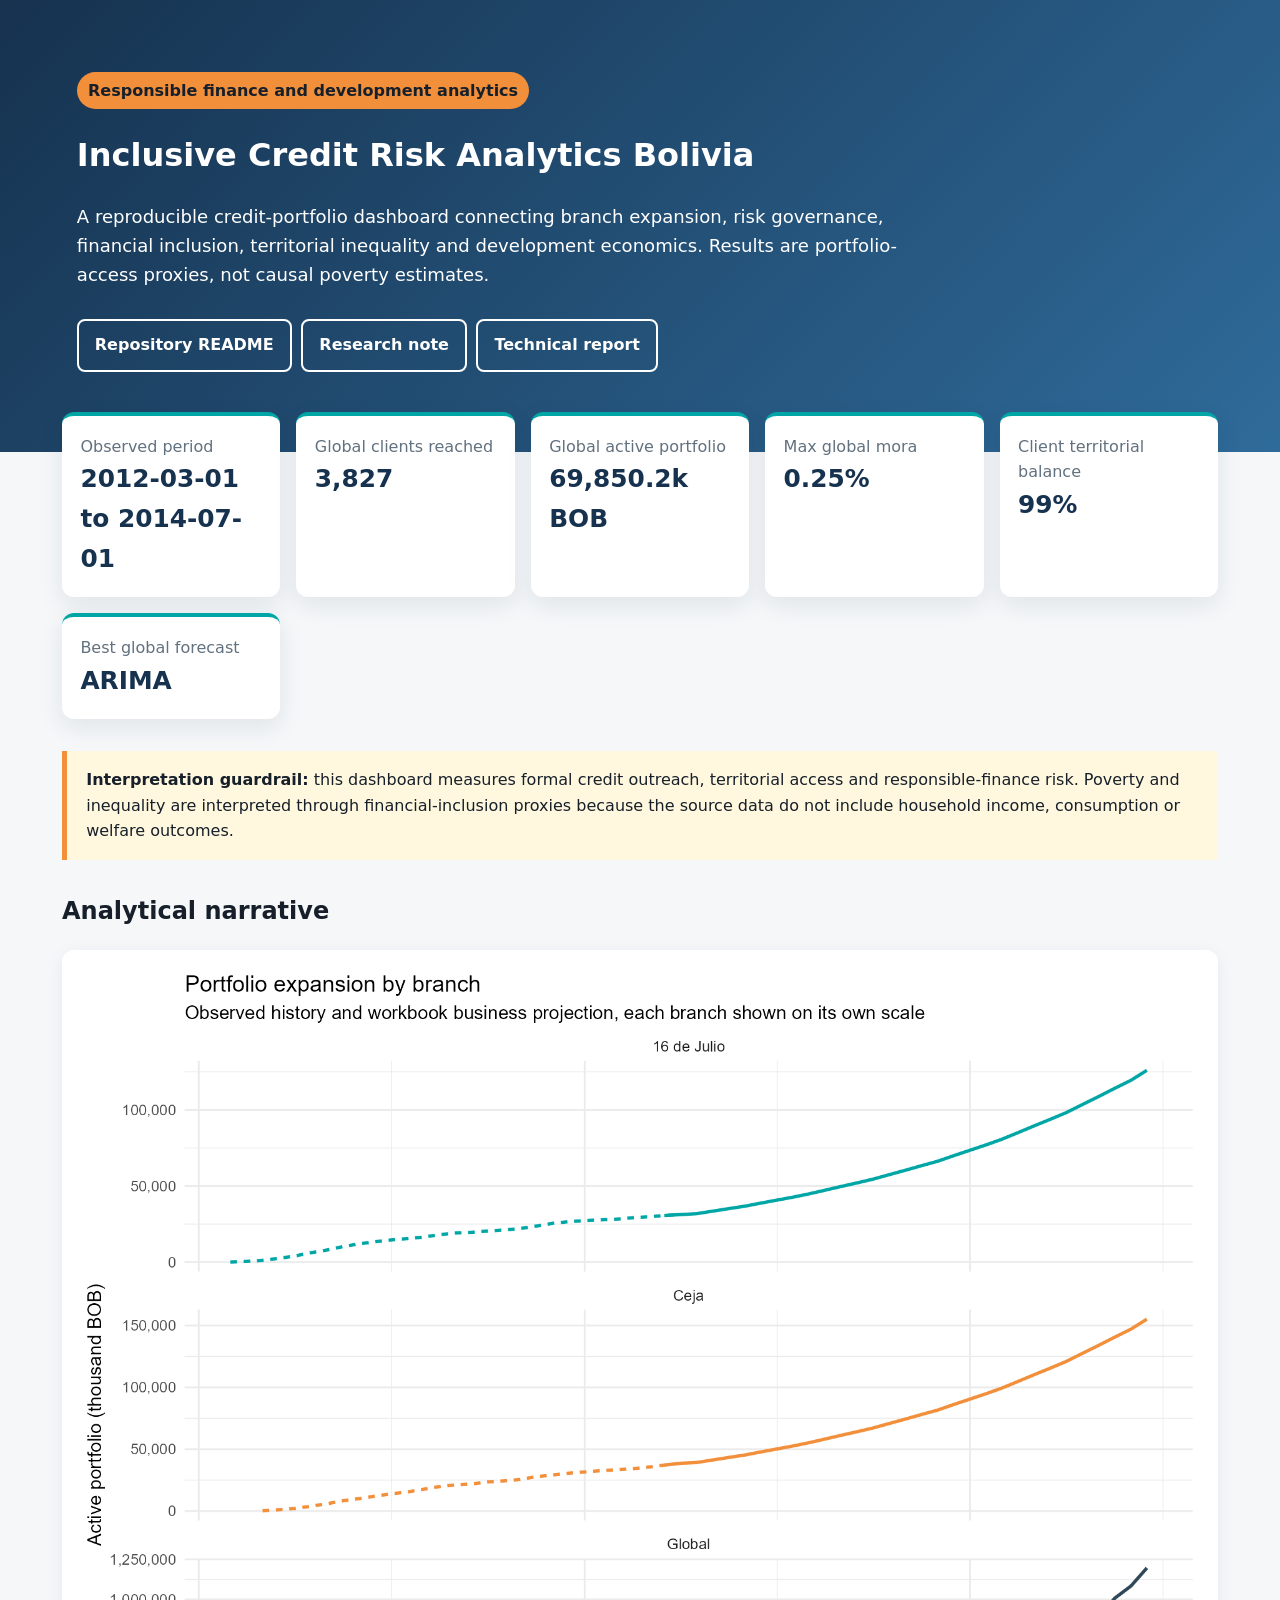
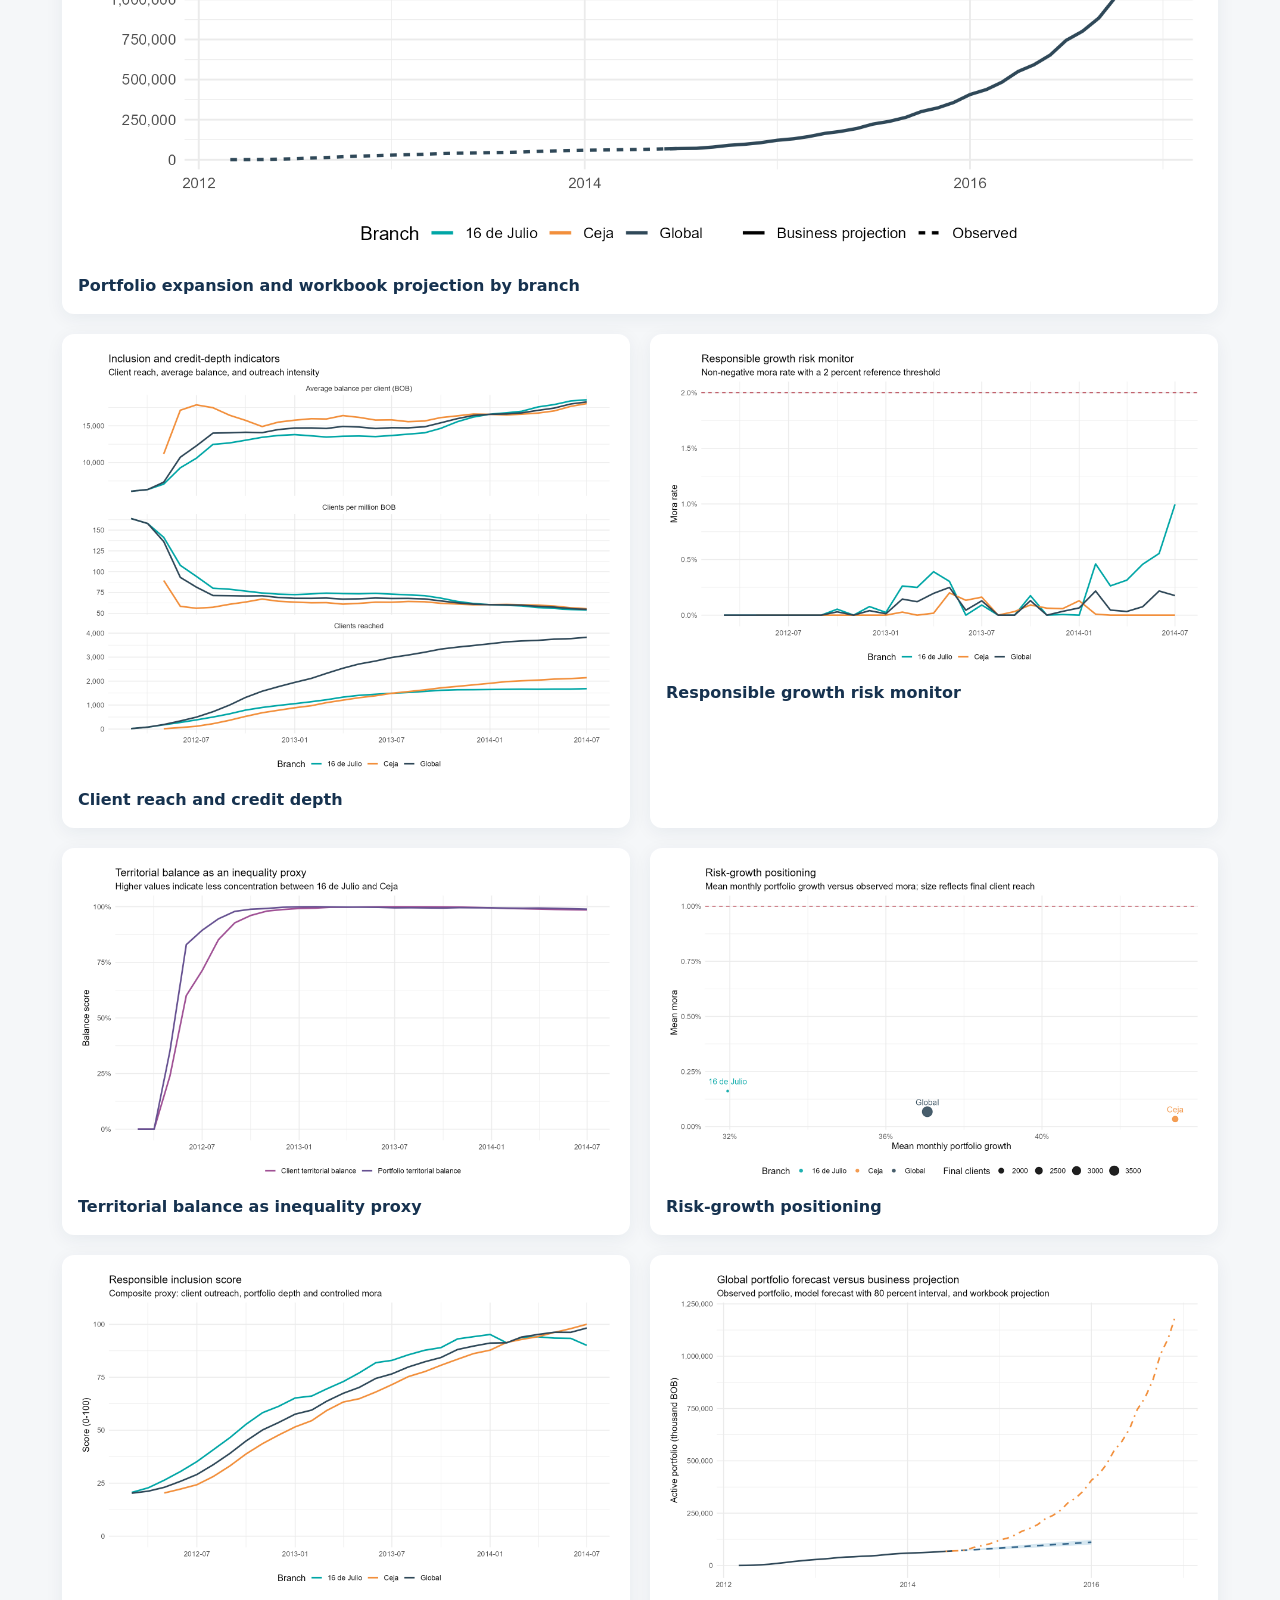
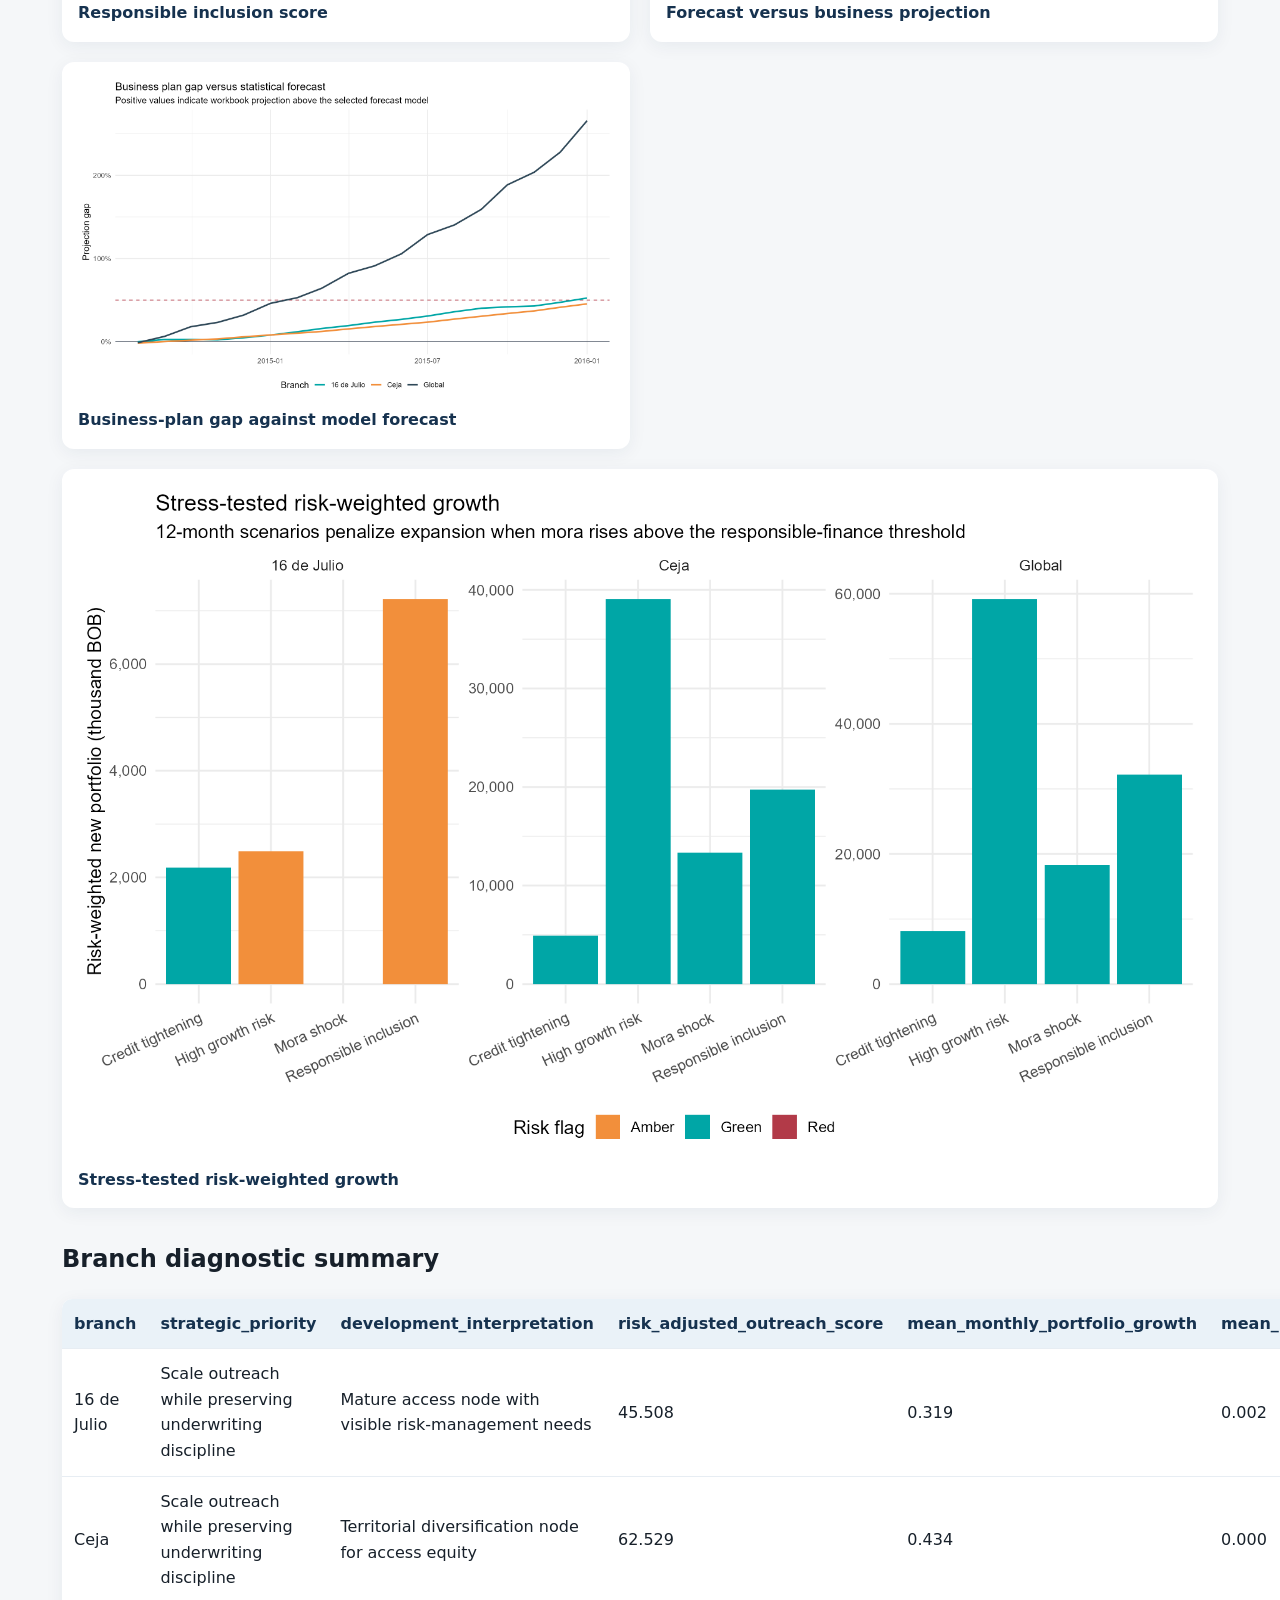
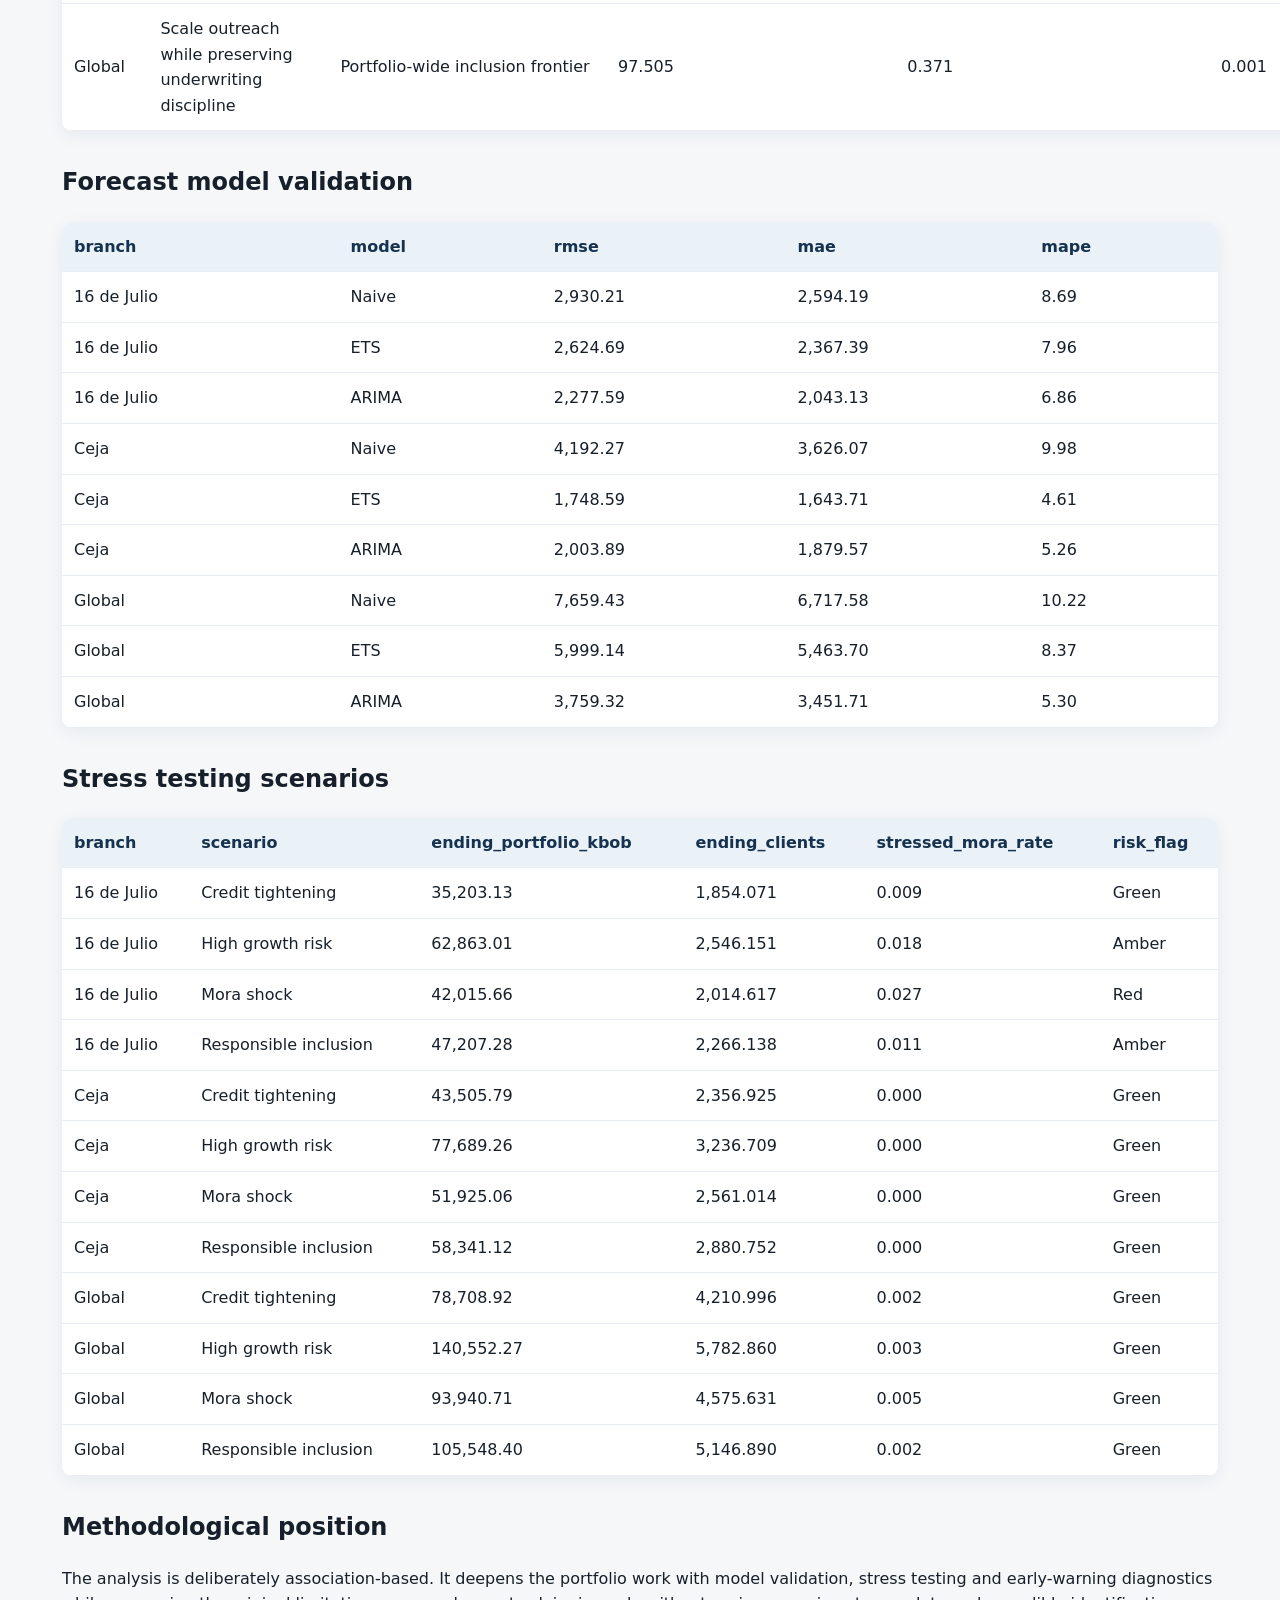
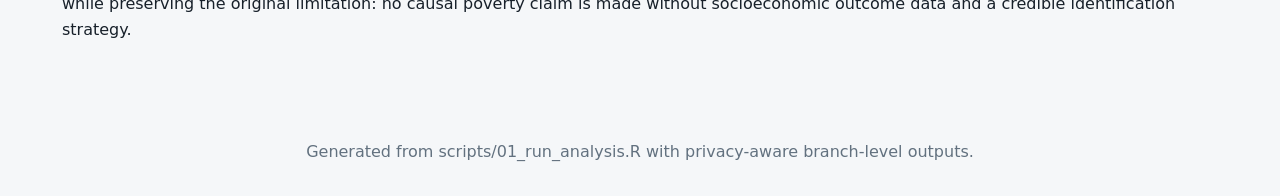
==== docs/index.html @ 5528d762 "add dashboard and deepen development risk analysis" ====
<!doctype html>
<html lang="en"><head><meta charset="utf-8"><meta name="viewport" content="width=device-width,initial-scale=1">
<title>Inclusive Credit Risk Analytics Bolivia</title>
<style>
:root{--navy:#16324f;--teal:#00a6a6;--orange:#f28f3b;--red:#b23a48;--ink:#17202a;--muted:#62717f;--paper:#f5f7f9;--card:#ffffff}
*{box-sizing:border-box} body{margin:0;font:16px/1.6 system-ui,-apple-system,Segoe UI,sans-serif;color:var(--ink);background:var(--paper)}
header{background:linear-gradient(135deg,var(--navy),#2f6b9a);color:white;padding:4.5rem max(6vw,2rem) 5rem}
header p{max-width:850px;font-size:1.13rem}.badge{display:inline-block;background:var(--orange);color:#17202a;padding:.35rem .7rem;border-radius:999px;font-weight:800}
.links a{display:inline-block;margin:.7rem .6rem 0 0;padding:.72rem 1rem;border:2px solid white;border-radius:8px;color:white;text-decoration:none;font-weight:750}
main{max-width:1220px;margin:auto;padding:2rem}.cards{display:grid;grid-template-columns:repeat(auto-fit,minmax(190px,1fr));gap:1rem;margin-top:-4.5rem}
.card{background:var(--card);padding:1.15rem;border-radius:12px;box-shadow:0 8px 24px #16324f18;border-top:4px solid var(--teal)}
.card span{display:block;color:var(--muted)}.card strong{font-size:1.55rem;color:var(--navy)}
.notice{margin:2rem 0;padding:1rem 1.2rem;background:#fff8df;border-left:5px solid var(--orange)}
.grid{display:grid;grid-template-columns:repeat(auto-fit,minmax(420px,1fr));gap:1.25rem}.wide{grid-column:1/-1}
figure{margin:0;background:white;padding:1rem;border-radius:12px;box-shadow:0 4px 18px #16324f10} img{width:100%;height:auto} figcaption{font-weight:800;color:var(--navy)}
section{margin:2rem 0} table{width:100%;border-collapse:collapse;background:white;border-radius:10px;overflow:hidden;box-shadow:0 4px 18px #16324f10}
th,td{text-align:left;padding:.75rem;border-bottom:1px solid #e7edf3}th{background:#eaf2f8;color:var(--navy)}
footer{padding:2rem;text-align:center;color:var(--muted)} @media(max-width:700px){.grid{grid-template-columns:1fr}header{padding-top:3rem}}
</style></head><body>
<header>
<span class="badge">Responsible finance and development analytics</span>
<h1>Inclusive Credit Risk Analytics Bolivia</h1>
<p>A reproducible credit-portfolio dashboard connecting branch expansion, risk governance, financial inclusion, territorial inequality and development economics. Results are portfolio-access proxies, not causal poverty estimates.</p>
<div class="links"><a href="../README.md">Repository README</a><a href="../reports/research-paper.md">Research note</a><a href="../reports/technical-report.md">Technical report</a></div>
</header>
<main>
<section class="cards">
<article class="card"><span>Observed period</span><strong>2012-03-01 to 2014-07-01</strong></article>
<article class="card"><span>Global clients reached</span><strong>3,827</strong></article>
<article class="card"><span>Global active portfolio</span><strong>69,850.2k BOB</strong></article>
<article class="card"><span>Max global mora</span><strong>0.25%</strong></article>
<article class="card"><span>Client territorial balance</span><strong>99%</strong></article>
<article class="card"><span>Best global forecast</span><strong>ARIMA</strong></article>
</section>
<aside class="notice"><strong>Interpretation guardrail:</strong> this dashboard measures formal credit outreach, territorial access and responsible-finance risk. Poverty and inequality are interpreted through financial-inclusion proxies because the source data do not include household income, consumption or welfare outcomes.</aside>
<section><h2>Analytical narrative</h2><div class="grid">
<figure class="wide"><img src="figures/portfolio_expansion.png" alt="Portfolio expansion"><figcaption>Portfolio expansion and workbook projection by branch</figcaption></figure>
<figure><img src="figures/inclusion_credit_depth.png" alt="Inclusion and credit depth"><figcaption>Client reach and credit depth</figcaption></figure>
<figure><img src="figures/mora_risk_monitor.png" alt="Mora risk monitor"><figcaption>Responsible growth risk monitor</figcaption></figure>
<figure><img src="figures/territorial_balance.png" alt="Territorial balance"><figcaption>Territorial balance as inequality proxy</figcaption></figure>
<figure><img src="figures/risk_growth_positioning.png" alt="Risk growth positioning"><figcaption>Risk-growth positioning</figcaption></figure>
<figure><img src="figures/responsible_inclusion_score.png" alt="Responsible inclusion score"><figcaption>Responsible inclusion score</figcaption></figure>
<figure><img src="figures/global_forecast_vs_projection.png" alt="Forecast versus projection"><figcaption>Forecast versus business projection</figcaption></figure>
<figure><img src="figures/forecast_plan_gap.png" alt="Forecast plan gap"><figcaption>Business-plan gap against model forecast</figcaption></figure>
<figure class="wide"><img src="figures/stress_test_scenarios.png" alt="Stress test scenarios"><figcaption>Stress-tested risk-weighted growth</figcaption></figure>
</div></section>
<section><h2>Branch diagnostic summary</h2>
<table><thead><tr><th>branch</th><th>strategic_priority</th><th>development_interpretation</th><th>risk_adjusted_outreach_score</th><th>mean_monthly_portfolio_growth</th><th>mean_mora</th><th>max_mora</th><th>final_clients</th></tr></thead><tbody><tr><td>16 de Julio</td><td>Scale outreach while preserving underwriting discipline</td><td>Mature access node with visible risk-management needs</td><td>45.508</td><td>0.319</td><td>0.002</td><td>0.010</td><td>1,685</td></tr>
<tr><td>Ceja</td><td>Scale outreach while preserving underwriting discipline</td><td>Territorial diversification node for access equity</td><td>62.529</td><td>0.434</td><td>0.000</td><td>0.002</td><td>2,142</td></tr>
<tr><td>Global</td><td>Scale outreach while preserving underwriting discipline</td><td>Portfolio-wide inclusion frontier</td><td>97.505</td><td>0.371</td><td>0.001</td><td>0.002</td><td>3,827</td></tr></tbody></table>
</section>
<section><h2>Forecast model validation</h2>
<table><thead><tr><th>branch</th><th>model</th><th>rmse</th><th>mae</th><th>mape</th></tr></thead><tbody><tr><td>16 de Julio</td><td>Naive</td><td>2,930.21</td><td>2,594.19</td><td>8.69</td></tr>
<tr><td>16 de Julio</td><td>ETS</td><td>2,624.69</td><td>2,367.39</td><td>7.96</td></tr>
<tr><td>16 de Julio</td><td>ARIMA</td><td>2,277.59</td><td>2,043.13</td><td>6.86</td></tr>
<tr><td>Ceja</td><td>Naive</td><td>4,192.27</td><td>3,626.07</td><td>9.98</td></tr>
<tr><td>Ceja</td><td>ETS</td><td>1,748.59</td><td>1,643.71</td><td>4.61</td></tr>
<tr><td>Ceja</td><td>ARIMA</td><td>2,003.89</td><td>1,879.57</td><td>5.26</td></tr>
<tr><td>Global</td><td>Naive</td><td>7,659.43</td><td>6,717.58</td><td>10.22</td></tr>
<tr><td>Global</td><td>ETS</td><td>5,999.14</td><td>5,463.70</td><td>8.37</td></tr>
<tr><td>Global</td><td>ARIMA</td><td>3,759.32</td><td>3,451.71</td><td>5.30</td></tr></tbody></table>
</section>
<section><h2>Stress testing scenarios</h2>
<table><thead><tr><th>branch</th><th>scenario</th><th>ending_portfolio_kbob</th><th>ending_clients</th><th>stressed_mora_rate</th><th>risk_flag</th></tr></thead><tbody><tr><td>16 de Julio</td><td>Credit tightening</td><td>35,203.13</td><td>1,854.071</td><td>0.009</td><td>Green</td></tr>
<tr><td>16 de Julio</td><td>High growth risk</td><td>62,863.01</td><td>2,546.151</td><td>0.018</td><td>Amber</td></tr>
<tr><td>16 de Julio</td><td>Mora shock</td><td>42,015.66</td><td>2,014.617</td><td>0.027</td><td>Red</td></tr>
<tr><td>16 de Julio</td><td>Responsible inclusion</td><td>47,207.28</td><td>2,266.138</td><td>0.011</td><td>Amber</td></tr>
<tr><td>Ceja</td><td>Credit tightening</td><td>43,505.79</td><td>2,356.925</td><td>0.000</td><td>Green</td></tr>
<tr><td>Ceja</td><td>High growth risk</td><td>77,689.26</td><td>3,236.709</td><td>0.000</td><td>Green</td></tr>
<tr><td>Ceja</td><td>Mora shock</td><td>51,925.06</td><td>2,561.014</td><td>0.000</td><td>Green</td></tr>
<tr><td>Ceja</td><td>Responsible inclusion</td><td>58,341.12</td><td>2,880.752</td><td>0.000</td><td>Green</td></tr>
<tr><td>Global</td><td>Credit tightening</td><td>78,708.92</td><td>4,210.996</td><td>0.002</td><td>Green</td></tr>
<tr><td>Global</td><td>High growth risk</td><td>140,552.27</td><td>5,782.860</td><td>0.003</td><td>Green</td></tr>
<tr><td>Global</td><td>Mora shock</td><td>93,940.71</td><td>4,575.631</td><td>0.005</td><td>Green</td></tr>
<tr><td>Global</td><td>Responsible inclusion</td><td>105,548.40</td><td>5,146.890</td><td>0.002</td><td>Green</td></tr></tbody></table>
</section>
<section><h2>Methodological position</h2><p>The analysis is deliberately association-based. It deepens the portfolio work with model validation, stress testing and early-warning diagnostics while preserving the original limitation: no causal poverty claim is made without socioeconomic outcome data and a credible identification strategy.</p></section>
</main><footer>Generated from scripts/01_run_analysis.R with privacy-aware branch-level outputs.</footer></body></html>
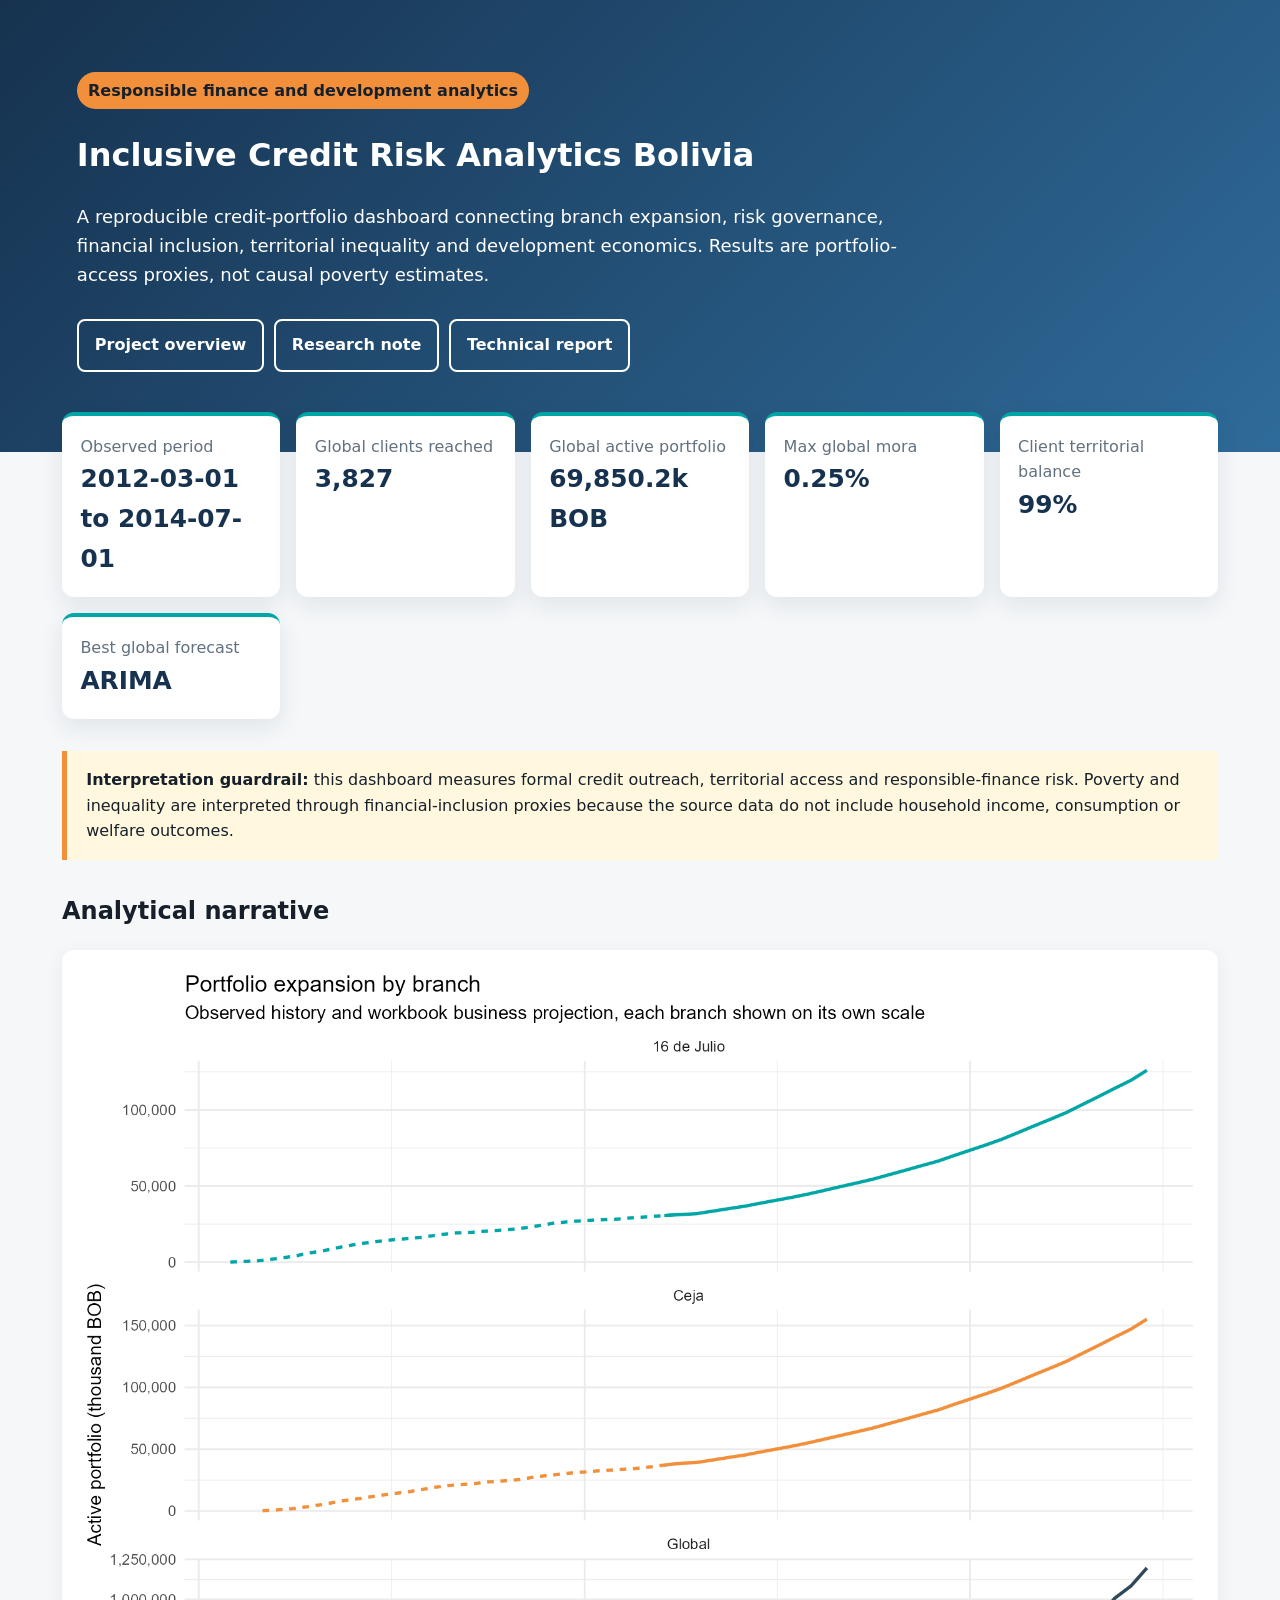
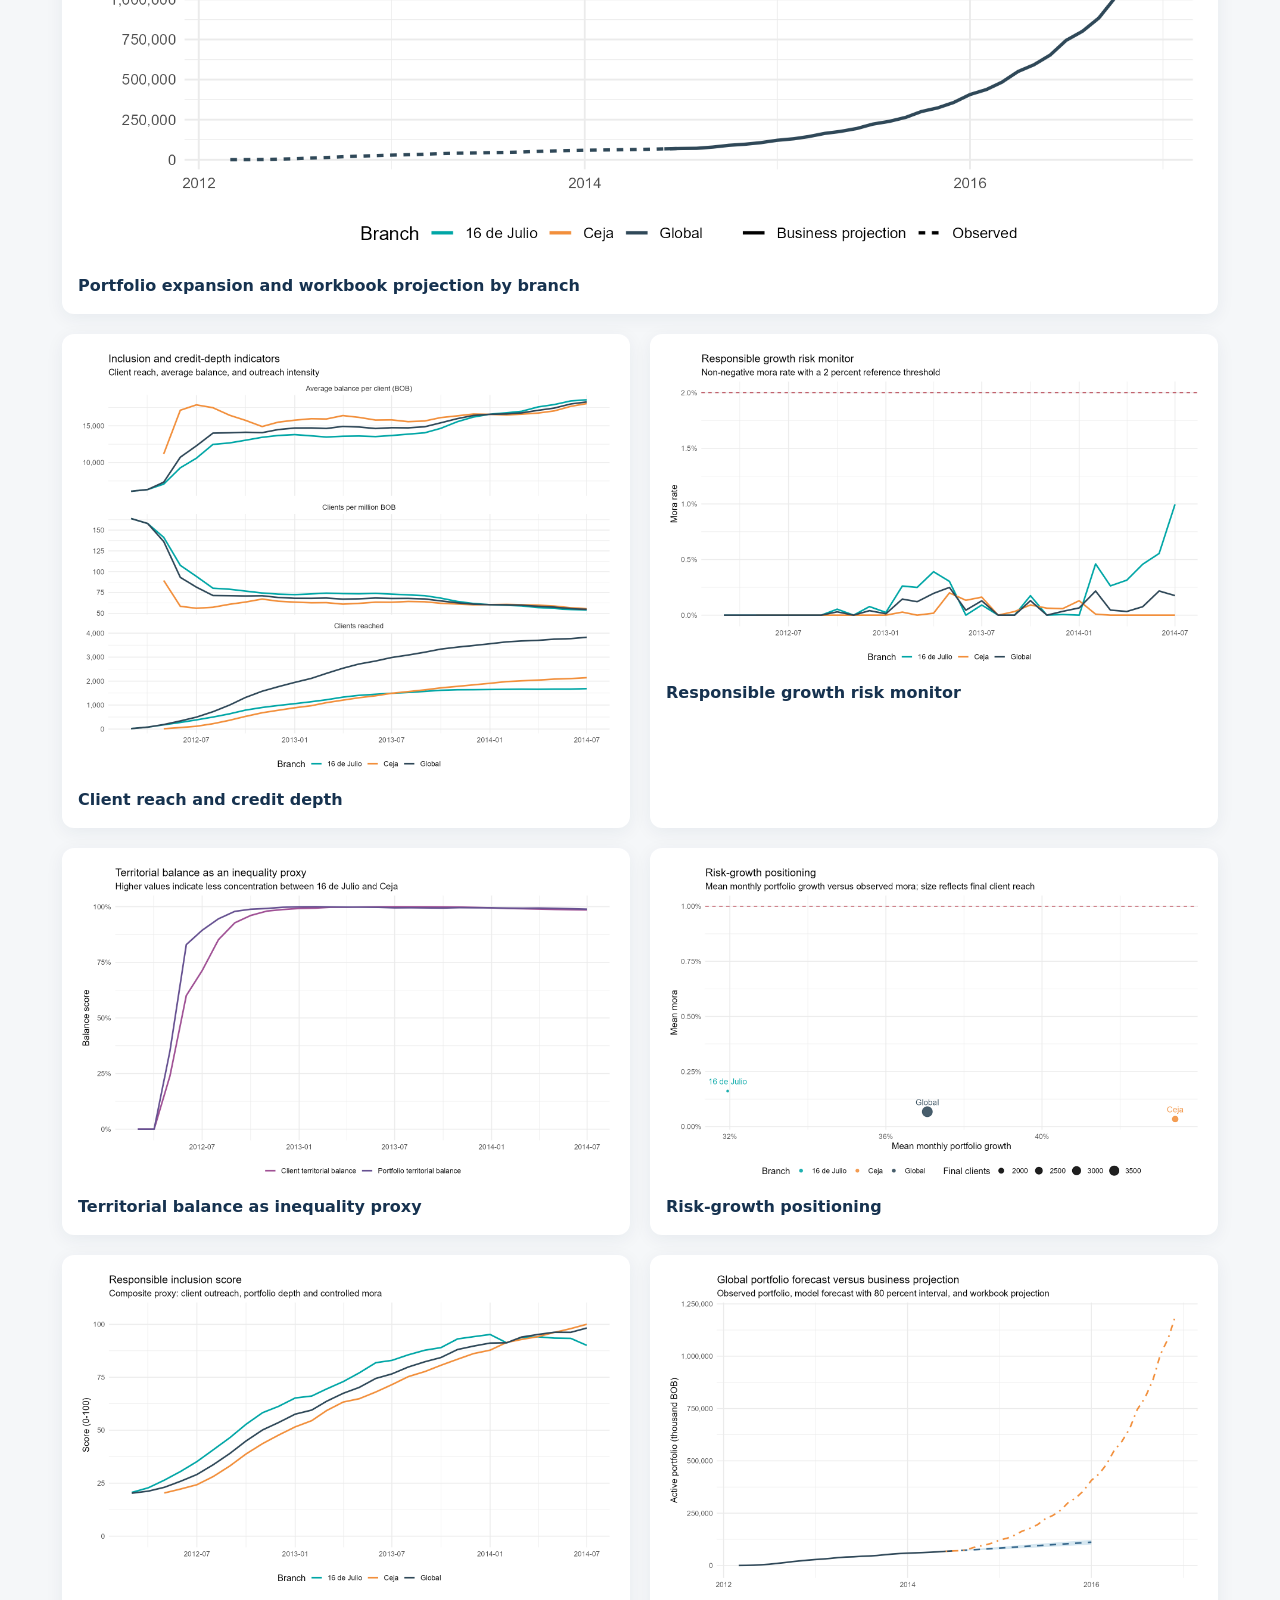
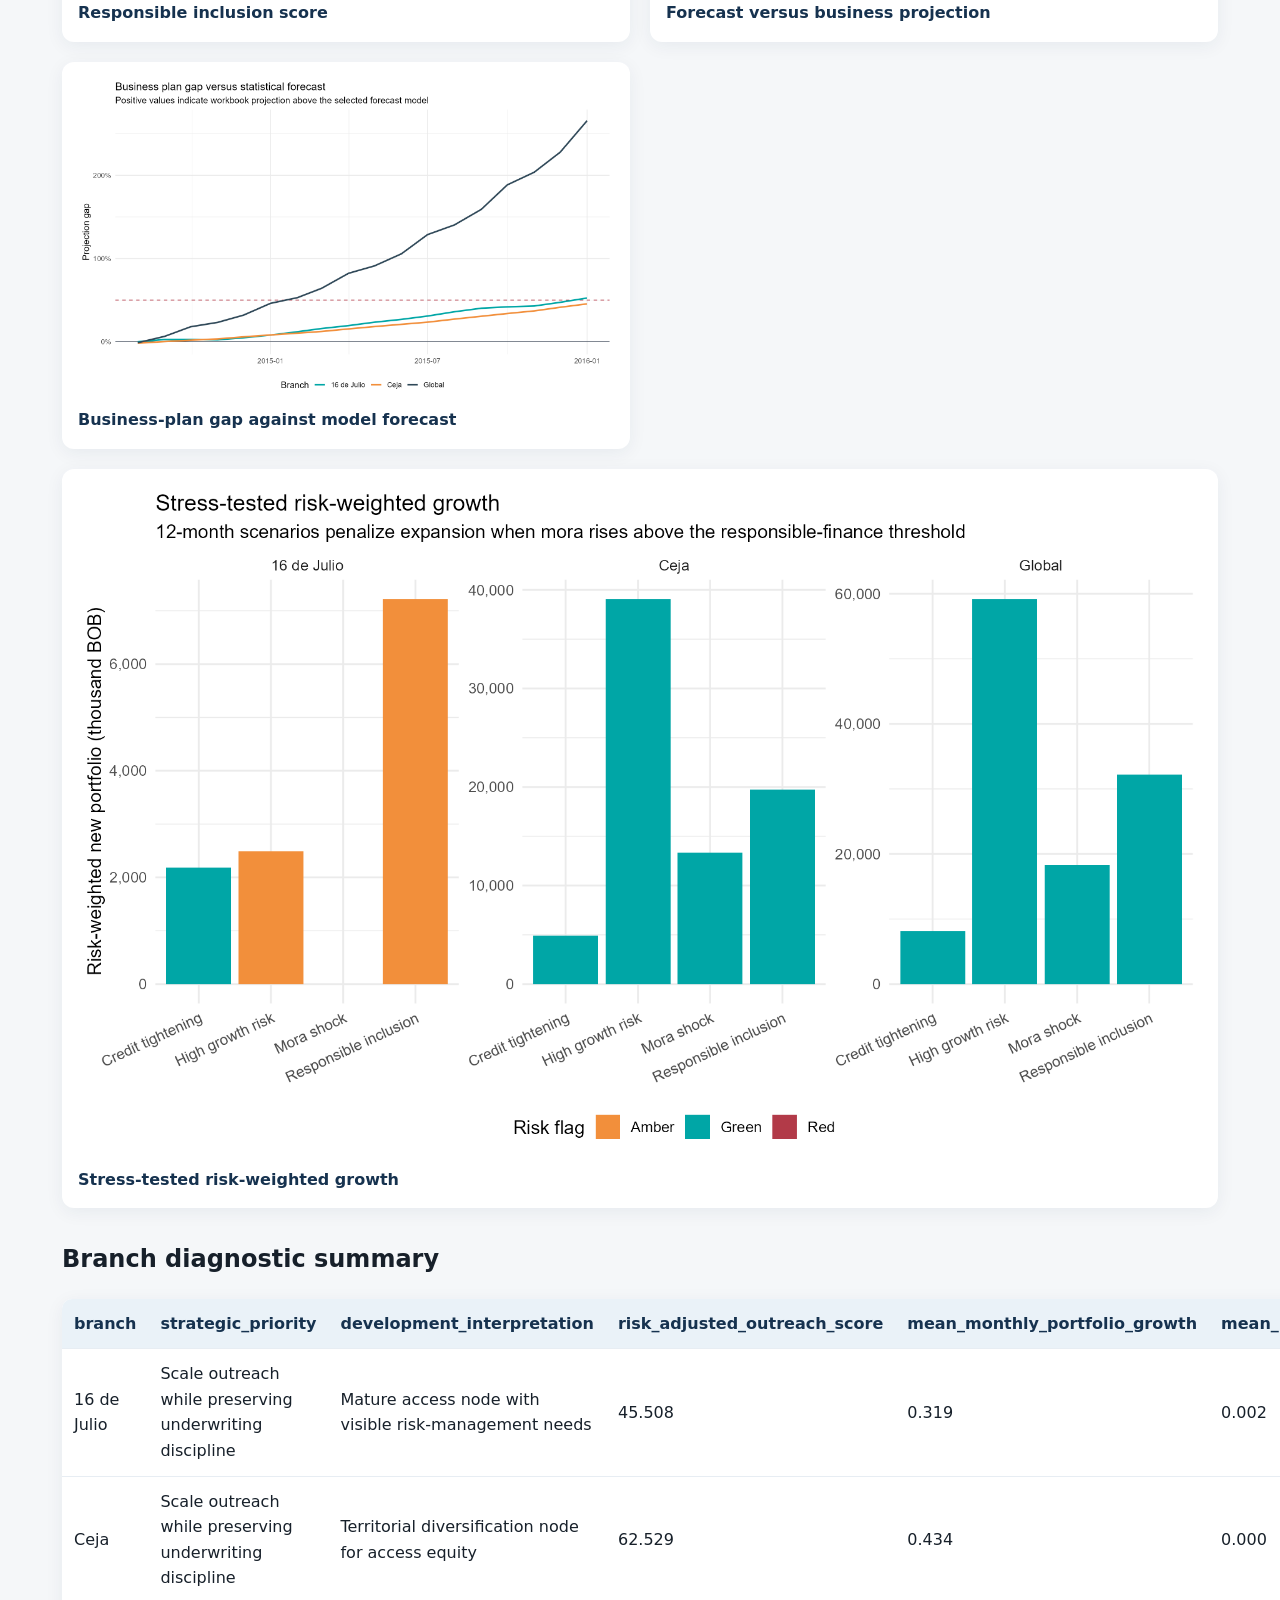
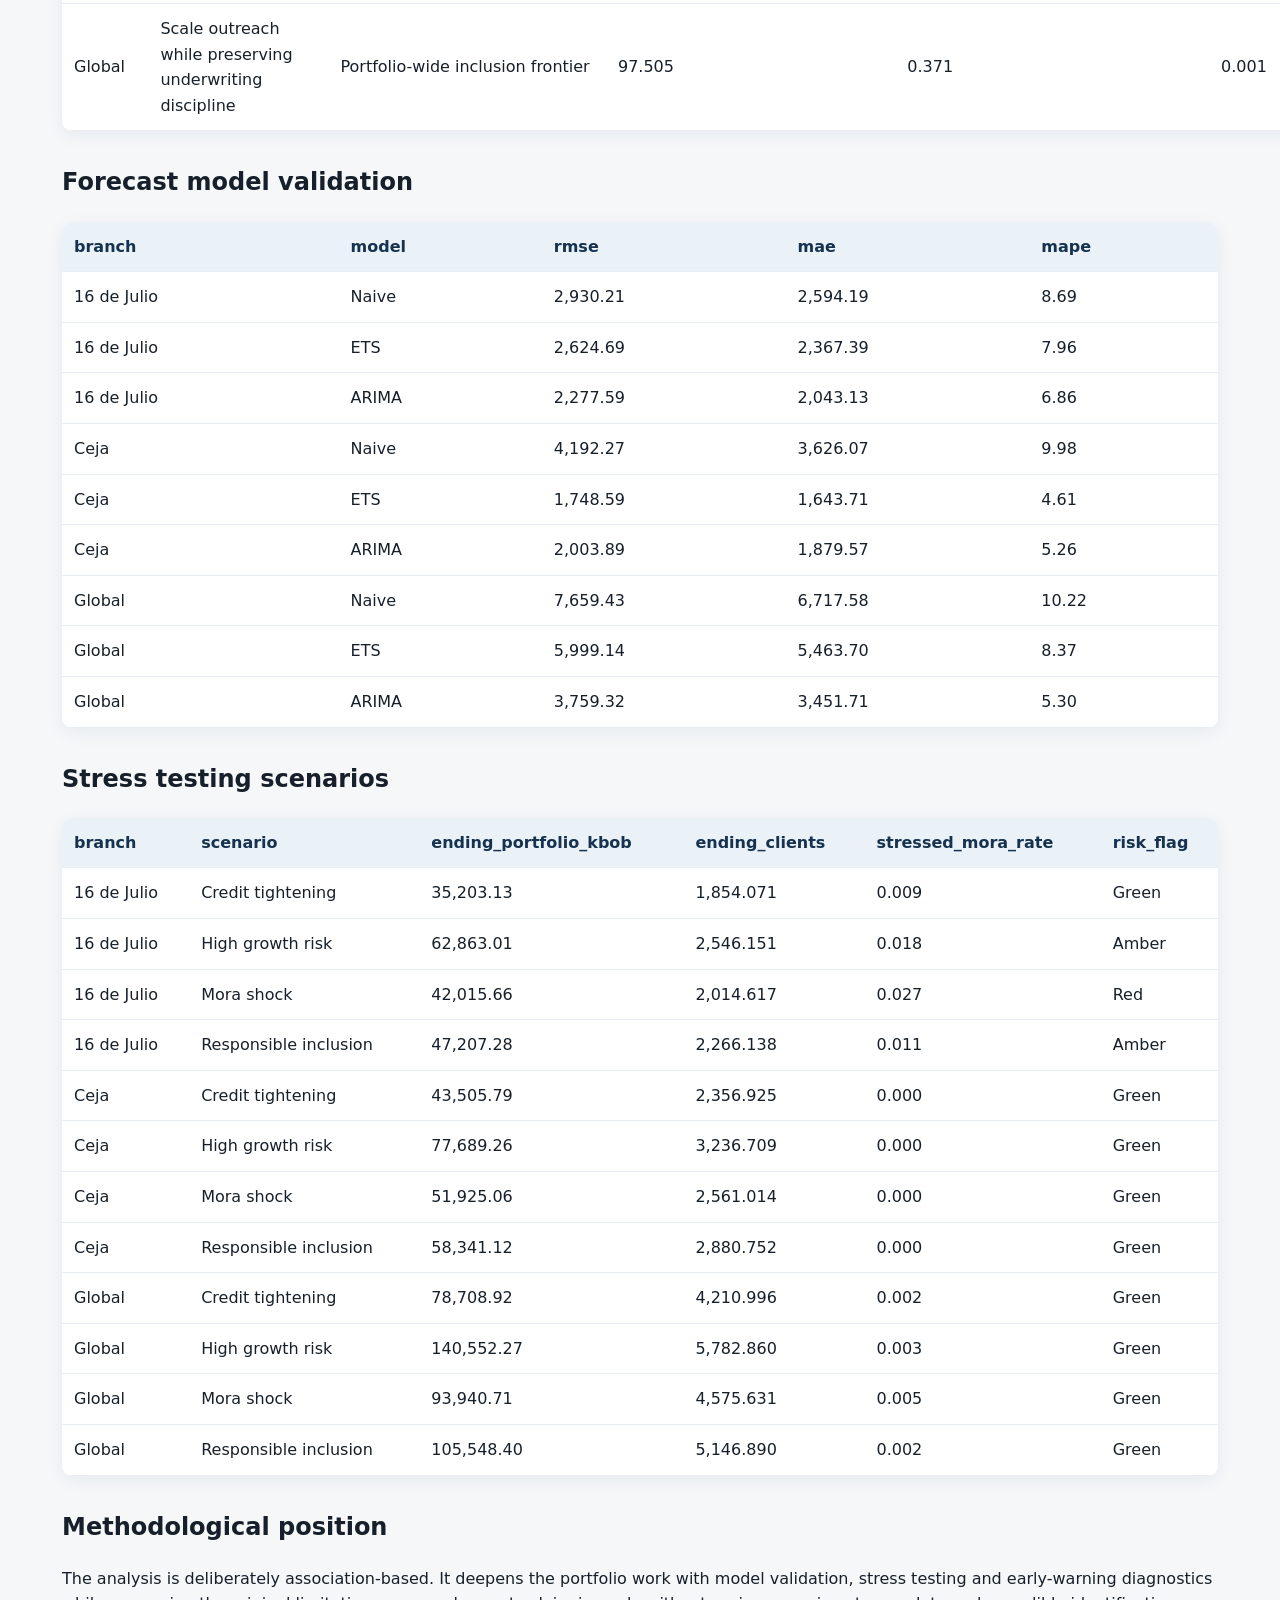
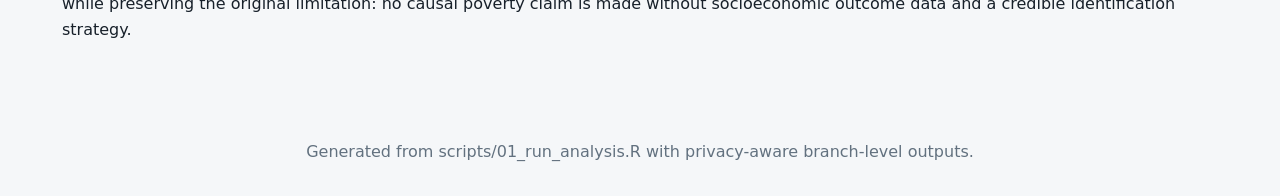
==== commit 749152ff: "fix pages report links and enrich documentation" ====
--- a/docs/index.html
+++ b/docs/index.html
@@ -21,7 +21,7 @@
 <span class="badge">Responsible finance and development analytics</span>
 <h1>Inclusive Credit Risk Analytics Bolivia</h1>
 <p>A reproducible credit-portfolio dashboard connecting branch expansion, risk governance, financial inclusion, territorial inequality and development economics. Results are portfolio-access proxies, not causal poverty estimates.</p>
-<div class="links"><a href="../README.md">Repository README</a><a href="../reports/research-paper.md">Research note</a><a href="../reports/technical-report.md">Technical report</a></div>
+<div class="links"><a href="project-overview.html">Project overview</a><a href="research-note.html">Research note</a><a href="technical-report.html">Technical report</a></div>
 </header>
 <main>
 <section class="cards">
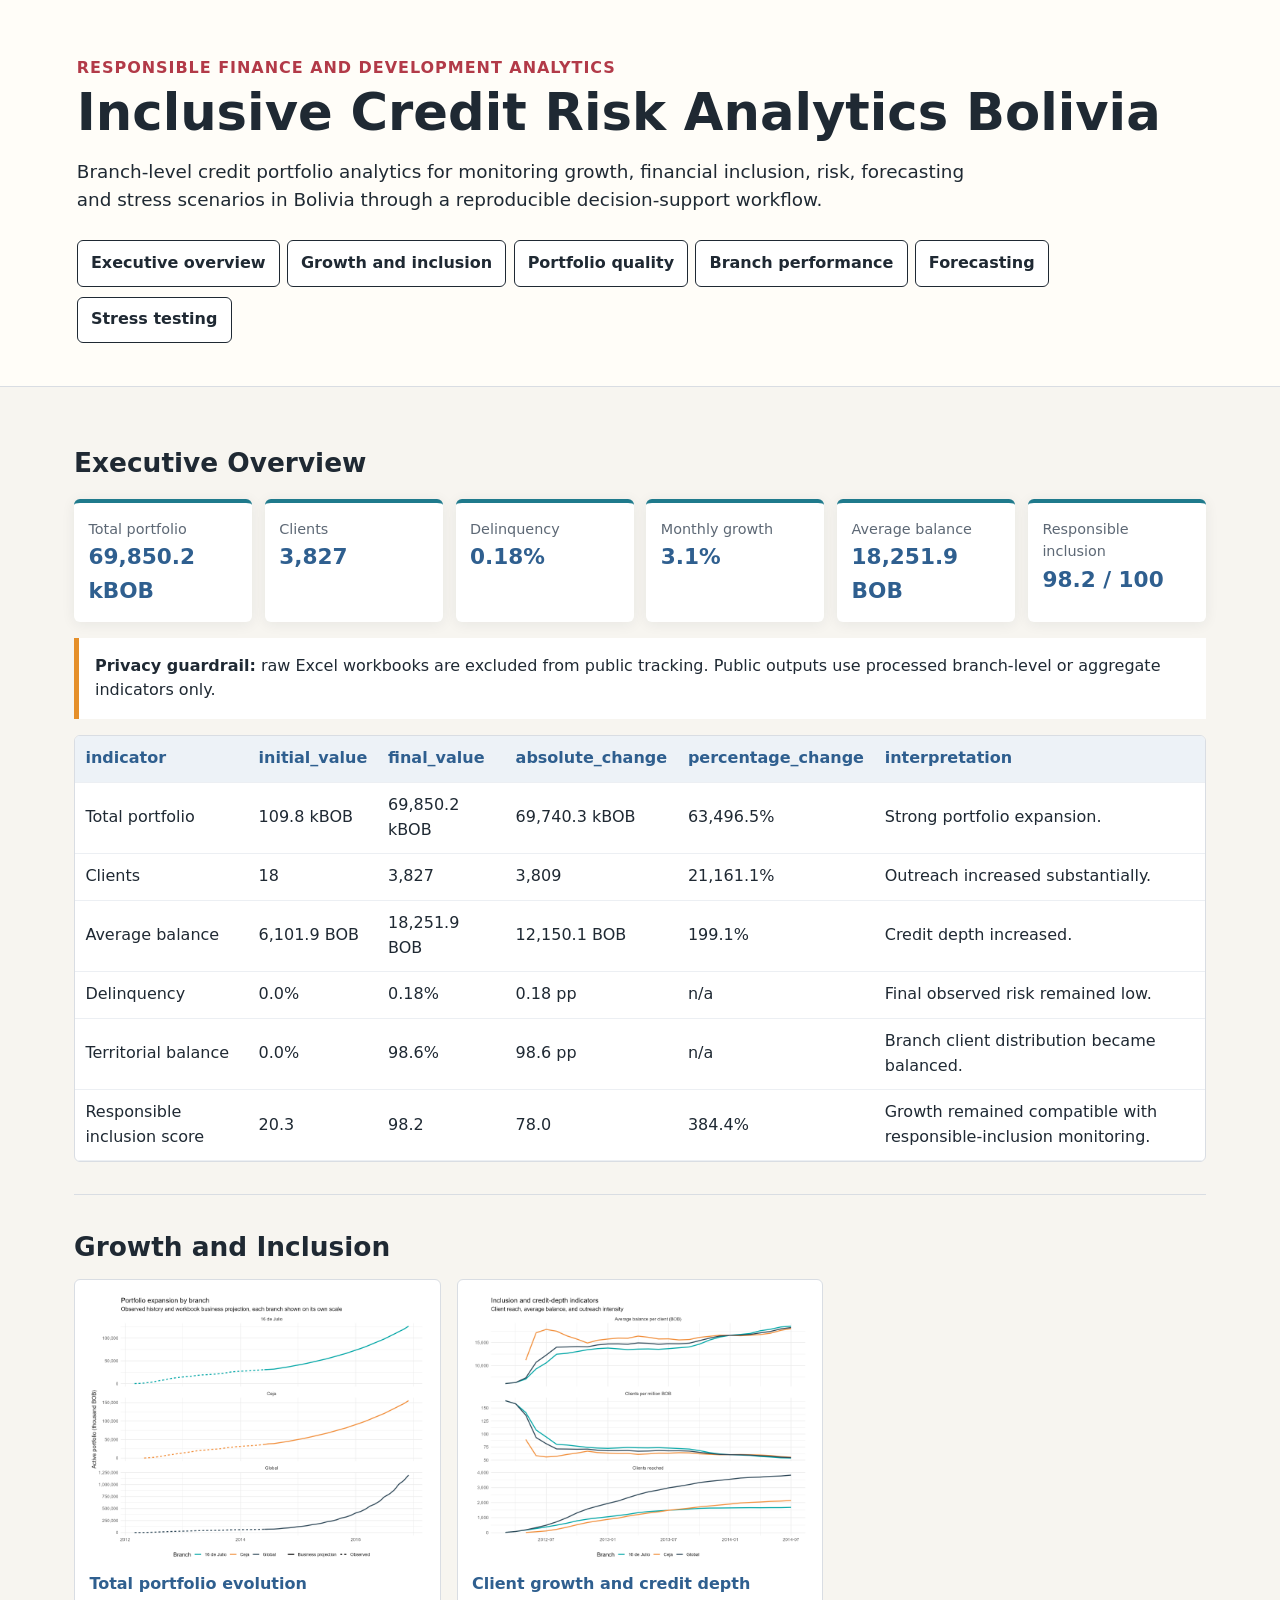
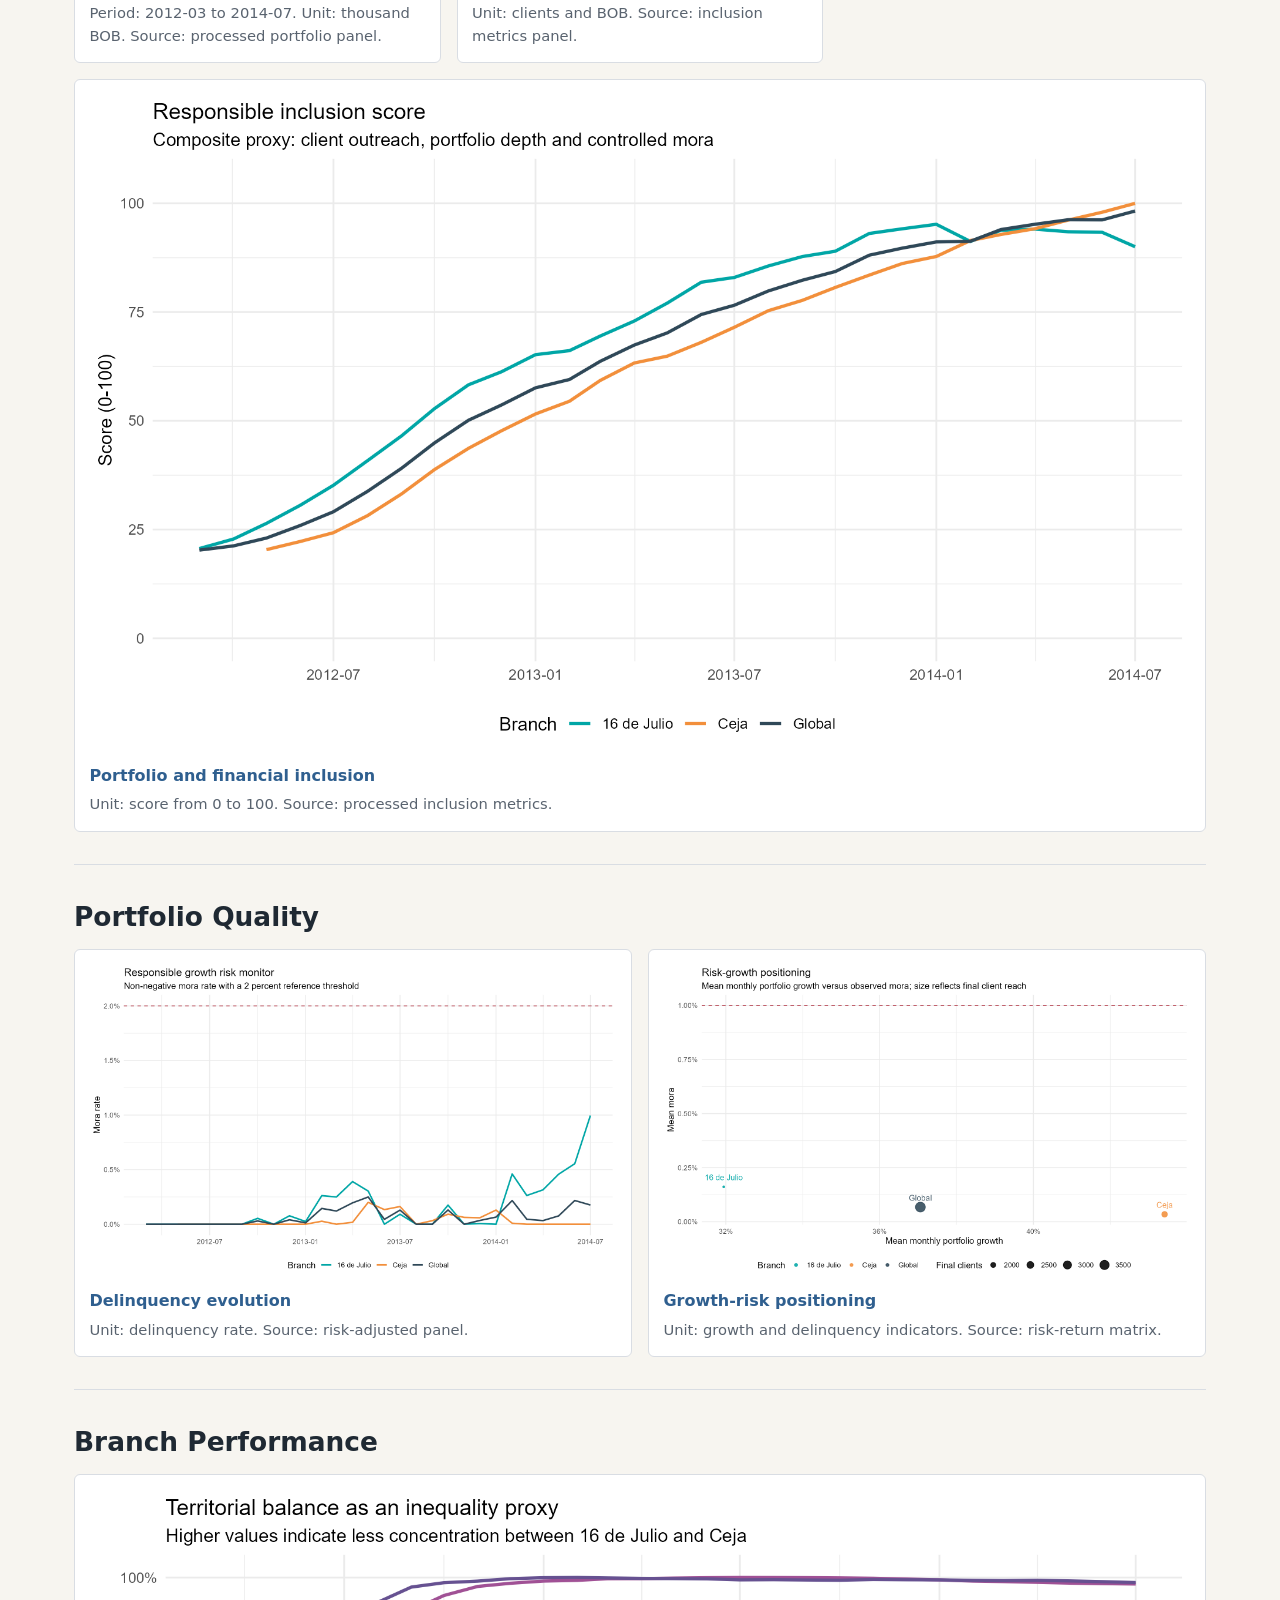
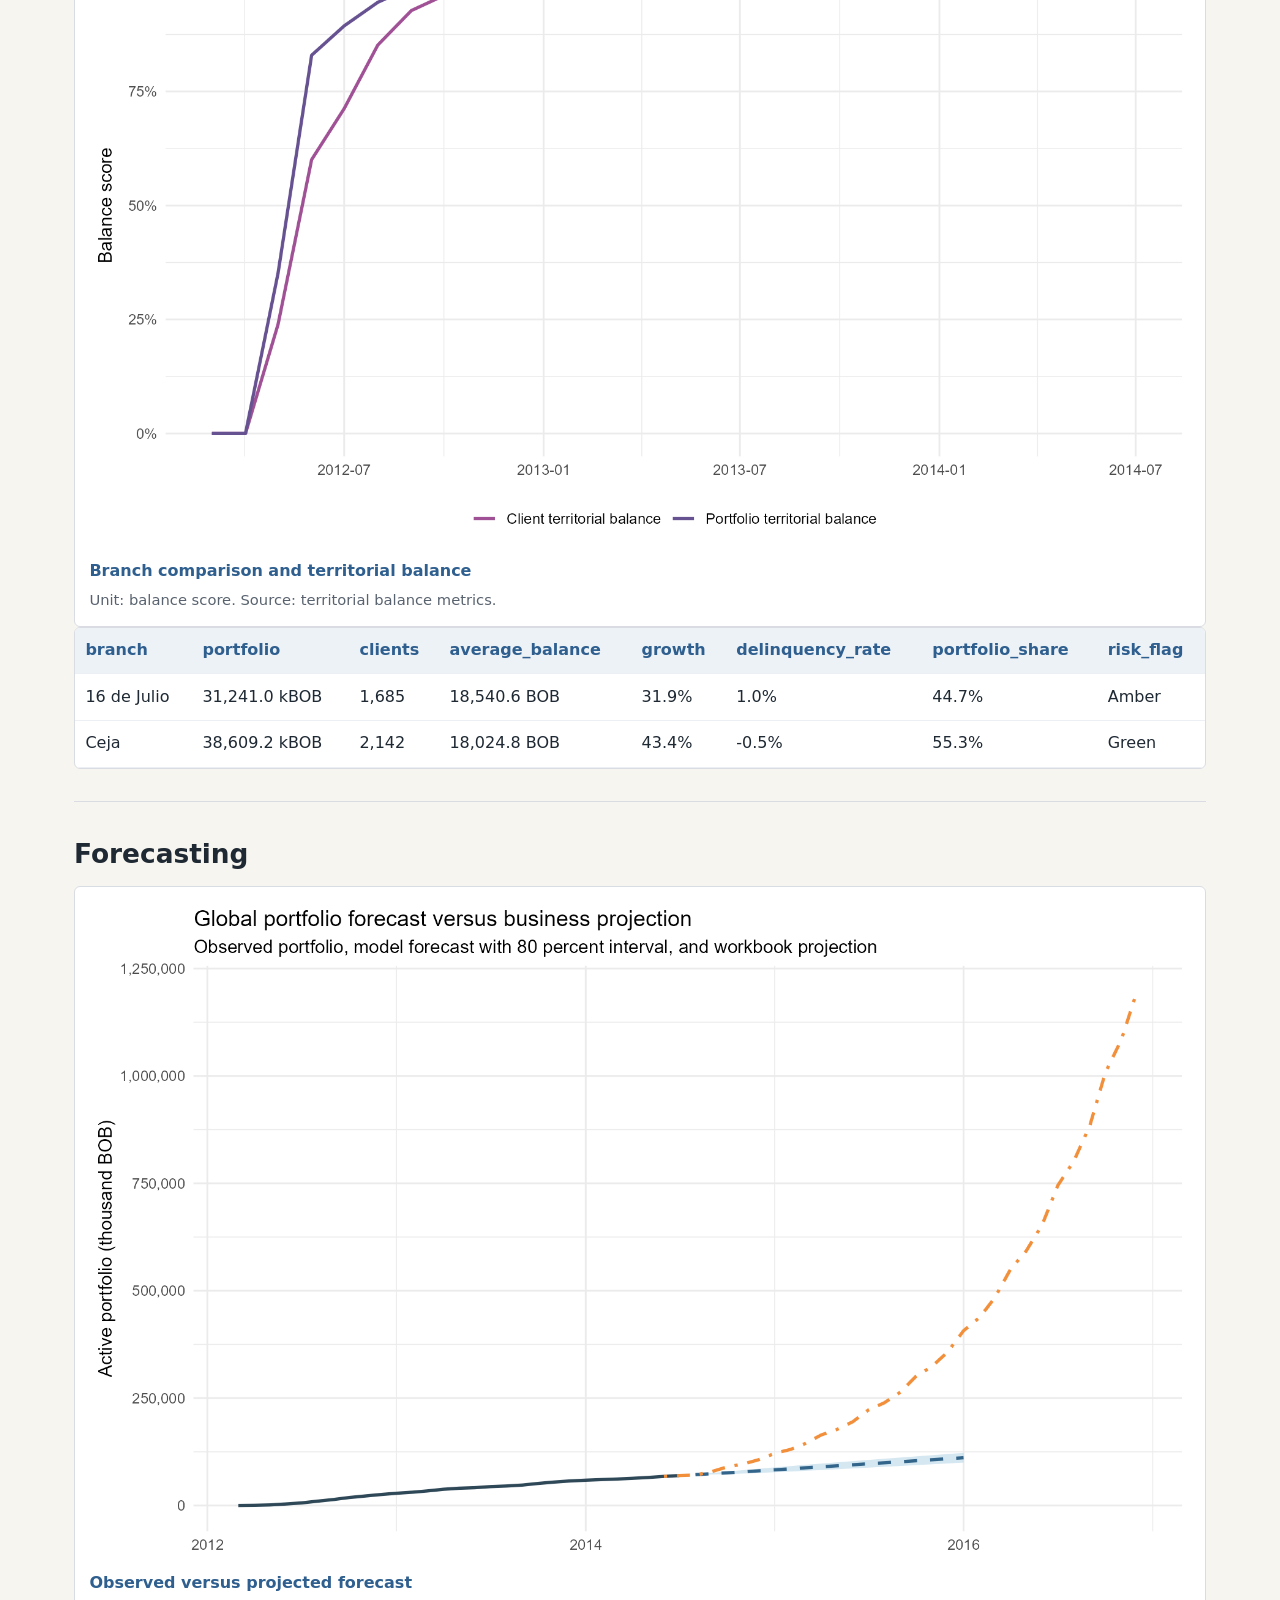
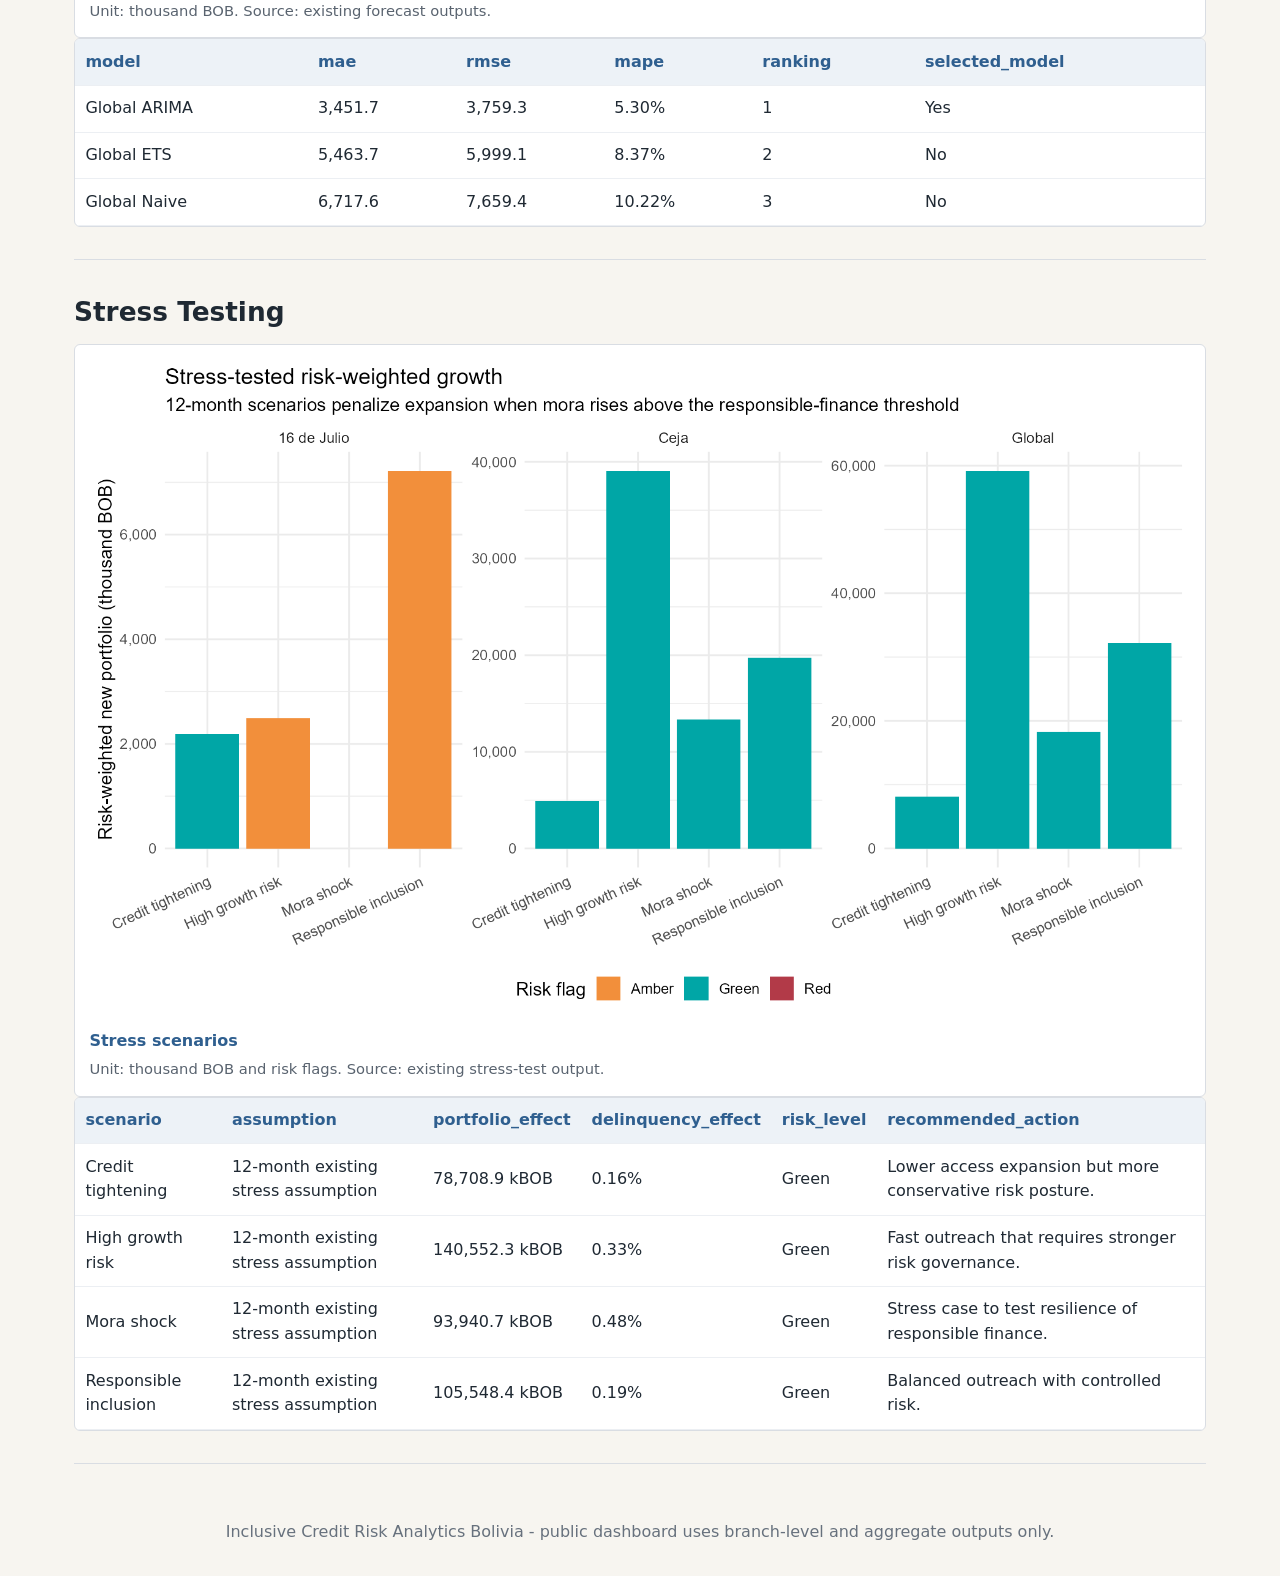
==== commit f94dae1e: "Improve public data safety and recruiter-facing analytics presentation" ====
--- a/docs/index.html
+++ b/docs/index.html
@@ -1,78 +1,43 @@
-<!doctype html>
-<html lang="en"><head><meta charset="utf-8"><meta name="viewport" content="width=device-width,initial-scale=1">
-<title>Inclusive Credit Risk Analytics Bolivia</title>
-<style>
-:root{--navy:#16324f;--teal:#00a6a6;--orange:#f28f3b;--red:#b23a48;--ink:#17202a;--muted:#62717f;--paper:#f5f7f9;--card:#ffffff}
-*{box-sizing:border-box} body{margin:0;font:16px/1.6 system-ui,-apple-system,Segoe UI,sans-serif;color:var(--ink);background:var(--paper)}
-header{background:linear-gradient(135deg,var(--navy),#2f6b9a);color:white;padding:4.5rem max(6vw,2rem) 5rem}
-header p{max-width:850px;font-size:1.13rem}.badge{display:inline-block;background:var(--orange);color:#17202a;padding:.35rem .7rem;border-radius:999px;font-weight:800}
-.links a{display:inline-block;margin:.7rem .6rem 0 0;padding:.72rem 1rem;border:2px solid white;border-radius:8px;color:white;text-decoration:none;font-weight:750}
-main{max-width:1220px;margin:auto;padding:2rem}.cards{display:grid;grid-template-columns:repeat(auto-fit,minmax(190px,1fr));gap:1rem;margin-top:-4.5rem}
-.card{background:var(--card);padding:1.15rem;border-radius:12px;box-shadow:0 8px 24px #16324f18;border-top:4px solid var(--teal)}
-.card span{display:block;color:var(--muted)}.card strong{font-size:1.55rem;color:var(--navy)}
-.notice{margin:2rem 0;padding:1rem 1.2rem;background:#fff8df;border-left:5px solid var(--orange)}
-.grid{display:grid;grid-template-columns:repeat(auto-fit,minmax(420px,1fr));gap:1.25rem}.wide{grid-column:1/-1}
-figure{margin:0;background:white;padding:1rem;border-radius:12px;box-shadow:0 4px 18px #16324f10} img{width:100%;height:auto} figcaption{font-weight:800;color:var(--navy)}
-section{margin:2rem 0} table{width:100%;border-collapse:collapse;background:white;border-radius:10px;overflow:hidden;box-shadow:0 4px 18px #16324f10}
-th,td{text-align:left;padding:.75rem;border-bottom:1px solid #e7edf3}th{background:#eaf2f8;color:var(--navy)}
-footer{padding:2rem;text-align:center;color:var(--muted)} @media(max-width:700px){.grid{grid-template-columns:1fr}header{padding-top:3rem}}
-</style></head><body>
-<header>
-<span class="badge">Responsible finance and development analytics</span>
-<h1>Inclusive Credit Risk Analytics Bolivia</h1>
-<p>A reproducible credit-portfolio dashboard connecting branch expansion, risk governance, financial inclusion, territorial inequality and development economics. Results are portfolio-access proxies, not causal poverty estimates.</p>
-<div class="links"><a href="project-overview.html">Project overview</a><a href="research-note.html">Research note</a><a href="technical-report.html">Technical report</a></div>
-</header>
-<main>
-<section class="cards">
-<article class="card"><span>Observed period</span><strong>2012-03-01 to 2014-07-01</strong></article>
-<article class="card"><span>Global clients reached</span><strong>3,827</strong></article>
-<article class="card"><span>Global active portfolio</span><strong>69,850.2k BOB</strong></article>
-<article class="card"><span>Max global mora</span><strong>0.25%</strong></article>
-<article class="card"><span>Client territorial balance</span><strong>99%</strong></article>
-<article class="card"><span>Best global forecast</span><strong>ARIMA</strong></article>
-</section>
-<aside class="notice"><strong>Interpretation guardrail:</strong> this dashboard measures formal credit outreach, territorial access and responsible-finance risk. Poverty and inequality are interpreted through financial-inclusion proxies because the source data do not include household income, consumption or welfare outcomes.</aside>
-<section><h2>Analytical narrative</h2><div class="grid">
-<figure class="wide"><img src="figures/portfolio_expansion.png" alt="Portfolio expansion"><figcaption>Portfolio expansion and workbook projection by branch</figcaption></figure>
-<figure><img src="figures/inclusion_credit_depth.png" alt="Inclusion and credit depth"><figcaption>Client reach and credit depth</figcaption></figure>
-<figure><img src="figures/mora_risk_monitor.png" alt="Mora risk monitor"><figcaption>Responsible growth risk monitor</figcaption></figure>
-<figure><img src="figures/territorial_balance.png" alt="Territorial balance"><figcaption>Territorial balance as inequality proxy</figcaption></figure>
-<figure><img src="figures/risk_growth_positioning.png" alt="Risk growth positioning"><figcaption>Risk-growth positioning</figcaption></figure>
-<figure><img src="figures/responsible_inclusion_score.png" alt="Responsible inclusion score"><figcaption>Responsible inclusion score</figcaption></figure>
-<figure><img src="figures/global_forecast_vs_projection.png" alt="Forecast versus projection"><figcaption>Forecast versus business projection</figcaption></figure>
-<figure><img src="figures/forecast_plan_gap.png" alt="Forecast plan gap"><figcaption>Business-plan gap against model forecast</figcaption></figure>
-<figure class="wide"><img src="figures/stress_test_scenarios.png" alt="Stress test scenarios"><figcaption>Stress-tested risk-weighted growth</figcaption></figure>
-</div></section>
-<section><h2>Branch diagnostic summary</h2>
-<table><thead><tr><th>branch</th><th>strategic_priority</th><th>development_interpretation</th><th>risk_adjusted_outreach_score</th><th>mean_monthly_portfolio_growth</th><th>mean_mora</th><th>max_mora</th><th>final_clients</th></tr></thead><tbody><tr><td>16 de Julio</td><td>Scale outreach while preserving underwriting discipline</td><td>Mature access node with visible risk-management needs</td><td>45.508</td><td>0.319</td><td>0.002</td><td>0.010</td><td>1,685</td></tr>
-<tr><td>Ceja</td><td>Scale outreach while preserving underwriting discipline</td><td>Territorial diversification node for access equity</td><td>62.529</td><td>0.434</td><td>0.000</td><td>0.002</td><td>2,142</td></tr>
-<tr><td>Global</td><td>Scale outreach while preserving underwriting discipline</td><td>Portfolio-wide inclusion frontier</td><td>97.505</td><td>0.371</td><td>0.001</td><td>0.002</td><td>3,827</td></tr></tbody></table>
-</section>
-<section><h2>Forecast model validation</h2>
-<table><thead><tr><th>branch</th><th>model</th><th>rmse</th><th>mae</th><th>mape</th></tr></thead><tbody><tr><td>16 de Julio</td><td>Naive</td><td>2,930.21</td><td>2,594.19</td><td>8.69</td></tr>
-<tr><td>16 de Julio</td><td>ETS</td><td>2,624.69</td><td>2,367.39</td><td>7.96</td></tr>
-<tr><td>16 de Julio</td><td>ARIMA</td><td>2,277.59</td><td>2,043.13</td><td>6.86</td></tr>
-<tr><td>Ceja</td><td>Naive</td><td>4,192.27</td><td>3,626.07</td><td>9.98</td></tr>
-<tr><td>Ceja</td><td>ETS</td><td>1,748.59</td><td>1,643.71</td><td>4.61</td></tr>
-<tr><td>Ceja</td><td>ARIMA</td><td>2,003.89</td><td>1,879.57</td><td>5.26</td></tr>
-<tr><td>Global</td><td>Naive</td><td>7,659.43</td><td>6,717.58</td><td>10.22</td></tr>
-<tr><td>Global</td><td>ETS</td><td>5,999.14</td><td>5,463.70</td><td>8.37</td></tr>
-<tr><td>Global</td><td>ARIMA</td><td>3,759.32</td><td>3,451.71</td><td>5.30</td></tr></tbody></table>
-</section>
-<section><h2>Stress testing scenarios</h2>
-<table><thead><tr><th>branch</th><th>scenario</th><th>ending_portfolio_kbob</th><th>ending_clients</th><th>stressed_mora_rate</th><th>risk_flag</th></tr></thead><tbody><tr><td>16 de Julio</td><td>Credit tightening</td><td>35,203.13</td><td>1,854.071</td><td>0.009</td><td>Green</td></tr>
-<tr><td>16 de Julio</td><td>High growth risk</td><td>62,863.01</td><td>2,546.151</td><td>0.018</td><td>Amber</td></tr>
-<tr><td>16 de Julio</td><td>Mora shock</td><td>42,015.66</td><td>2,014.617</td><td>0.027</td><td>Red</td></tr>
-<tr><td>16 de Julio</td><td>Responsible inclusion</td><td>47,207.28</td><td>2,266.138</td><td>0.011</td><td>Amber</td></tr>
-<tr><td>Ceja</td><td>Credit tightening</td><td>43,505.79</td><td>2,356.925</td><td>0.000</td><td>Green</td></tr>
-<tr><td>Ceja</td><td>High growth risk</td><td>77,689.26</td><td>3,236.709</td><td>0.000</td><td>Green</td></tr>
-<tr><td>Ceja</td><td>Mora shock</td><td>51,925.06</td><td>2,561.014</td><td>0.000</td><td>Green</td></tr>
-<tr><td>Ceja</td><td>Responsible inclusion</td><td>58,341.12</td><td>2,880.752</td><td>0.000</td><td>Green</td></tr>
-<tr><td>Global</td><td>Credit tightening</td><td>78,708.92</td><td>4,210.996</td><td>0.002</td><td>Green</td></tr>
-<tr><td>Global</td><td>High growth risk</td><td>140,552.27</td><td>5,782.860</td><td>0.003</td><td>Green</td></tr>
-<tr><td>Global</td><td>Mora shock</td><td>93,940.71</td><td>4,575.631</td><td>0.005</td><td>Green</td></tr>
-<tr><td>Global</td><td>Responsible inclusion</td><td>105,548.40</td><td>5,146.890</td><td>0.002</td><td>Green</td></tr></tbody></table>
-</section>
-<section><h2>Methodological position</h2><p>The analysis is deliberately association-based. It deepens the portfolio work with model validation, stress testing and early-warning diagnostics while preserving the original limitation: no causal poverty claim is made without socioeconomic outcome data and a credible identification strategy.</p></section>
-</main><footer>Generated from scripts/01_run_analysis.R with privacy-aware branch-level outputs.</footer></body></html>
+<!doctype html>
+<html lang="en">
+<head>
+<meta charset="utf-8">
+<meta name="viewport" content="width=device-width,initial-scale=1">
+<title>Inclusive Credit Risk Analytics Bolivia</title>
+<style>
+:root{--ink:#1F2933;--background:#F7F5F0;--red:#B23A48;--teal:#1F7A8C;--blue:#2F5F8F;--orange:#E58F2A;--green:#5E7D68;--gray:#D9DDE3;--card:#fffdf8}
+*{box-sizing:border-box} html{scroll-behavior:smooth} body{margin:0;font:16px/1.55 system-ui,-apple-system,Segoe UI,sans-serif;color:var(--ink);background:var(--background)}
+header{padding:3.5rem max(6vw,1.25rem) 2.5rem;border-bottom:1px solid var(--gray);background:#fffdf8} h1{margin:.3rem 0;font-size:clamp(2rem,4vw,4.2rem);line-height:1.05} h2{font-size:1.65rem;margin:0 0 .7rem} h3{margin:.5rem 0}.eyebrow{color:var(--red);font-weight:800;text-transform:uppercase;letter-spacing:.06em}.lede{max-width:900px;font-size:1.15rem}.links a{display:inline-block;margin:.45rem .45rem .15rem 0;padding:.62rem .82rem;border:1px solid var(--ink);border-radius:6px;color:var(--ink);text-decoration:none;font-weight:760;background:white}
+main{max-width:1180px;margin:auto;padding:1.5rem}.kpis{display:grid;grid-template-columns:repeat(auto-fit,minmax(170px,1fr));gap:.8rem;margin:1rem 0}.kpi{background:white;border-top:4px solid var(--teal);padding:.9rem;border-radius:6px;box-shadow:0 2px 14px #1f293312}.kpi span{display:block;color:#5d6875;font-size:.9rem}.kpi strong{display:block;font-size:1.35rem;color:var(--blue)}
+section{padding:2rem 0;border-bottom:1px solid var(--gray)}.grid{display:grid;grid-template-columns:repeat(auto-fit,minmax(320px,1fr));gap:1rem}.wide{grid-column:1/-1} figure{margin:0;background:white;border:1px solid var(--gray);border-radius:6px;padding:.9rem} img{width:100%;height:auto;display:block} figcaption{font-weight:800;margin-top:.55rem;color:var(--blue)} p.note{font-size:.92rem;color:#59636f;margin:.3rem 0 0}.table-wrap{overflow:auto;background:white;border:1px solid var(--gray);border-radius:6px} table{width:100%;border-collapse:collapse;min-width:720px} th,td{text-align:left;padding:.65rem;border-bottom:1px solid #eceff3} th{background:#edf2f7;color:var(--blue)} .callout{border-left:5px solid var(--orange);padding:1rem;background:white;margin:1rem 0}.footer{padding:2rem;text-align:center;color:#67717d}@media(max-width:760px){main{padding:1rem}.grid{grid-template-columns:1fr}.links a{display:block;width:100%} table{min-width:620px}}
+</style>
+</head>
+<body>
+<header id="top">
+<div class="eyebrow">Responsible finance and development analytics</div>
+<h1>Inclusive Credit Risk Analytics Bolivia</h1>
+<p class="lede">Branch-level credit portfolio analytics for monitoring growth, financial inclusion, risk, forecasting and stress scenarios in Bolivia through a reproducible decision-support workflow.</p>
+<nav class="links"><a href="#executive-overview">Executive overview</a><a href="#growth-inclusion">Growth and inclusion</a><a href="#portfolio-quality">Portfolio quality</a><a href="#branch-performance">Branch performance</a><a href="#forecasting">Forecasting</a><a href="#stress-testing">Stress testing</a></nav>
+</header>
+<main>
+<section id="executive-overview">
+<h2>Executive Overview</h2>
+<div class="kpis"><article class="kpi"><span>Total portfolio</span><strong>69,850.2 kBOB</strong></article><article class="kpi"><span>Clients</span><strong>3,827</strong></article><article class="kpi"><span>Delinquency</span><strong>0.18%</strong></article><article class="kpi"><span>Monthly growth</span><strong>3.1%</strong></article><article class="kpi"><span>Average balance</span><strong>18,251.9 BOB</strong></article><article class="kpi"><span>Responsible inclusion</span><strong>98.2 / 100</strong></article></div>
+<div class="callout"><strong>Privacy guardrail:</strong> raw Excel workbooks are excluded from public tracking. Public outputs use processed branch-level or aggregate indicators only.</div>
+<div class="table-wrap"><table><thead><tr><th>indicator</th><th>initial_value</th><th>final_value</th><th>absolute_change</th><th>percentage_change</th><th>interpretation</th></tr></thead><tbody>
+<tr><td>Total portfolio</td><td>109.8 kBOB</td><td>69,850.2 kBOB</td><td>69,740.3 kBOB</td><td>63,496.5%</td><td>Strong portfolio expansion.</td></tr>
+<tr><td>Clients</td><td>18</td><td>3,827</td><td>3,809</td><td>21,161.1%</td><td>Outreach increased substantially.</td></tr>
+<tr><td>Average balance</td><td>6,101.9 BOB</td><td>18,251.9 BOB</td><td>12,150.1 BOB</td><td>199.1%</td><td>Credit depth increased.</td></tr>
+<tr><td>Delinquency</td><td>0.0%</td><td>0.18%</td><td>0.18 pp</td><td>n/a</td><td>Final observed risk remained low.</td></tr>
+<tr><td>Territorial balance</td><td>0.0%</td><td>98.6%</td><td>98.6 pp</td><td>n/a</td><td>Branch client distribution became balanced.</td></tr>
+<tr><td>Responsible inclusion score</td><td>20.3</td><td>98.2</td><td>78.0</td><td>384.4%</td><td>Growth remained compatible with responsible-inclusion monitoring.</td></tr>
+</tbody></table></div>
+</section>
+<section id="growth-inclusion"><h2>Growth and Inclusion</h2><div class="grid"><figure><img src="figures/portfolio_expansion.png" alt="Portfolio expansion"><figcaption>Total portfolio evolution</figcaption><p class="note">Period: 2012-03 to 2014-07. Unit: thousand BOB. Source: processed portfolio panel.</p></figure><figure><img src="figures/inclusion_credit_depth.png" alt="Client growth and credit depth"><figcaption>Client growth and credit depth</figcaption><p class="note">Unit: clients and BOB. Source: inclusion metrics panel.</p></figure><figure class="wide"><img src="figures/responsible_inclusion_score.png" alt="Responsible inclusion score"><figcaption>Portfolio and financial inclusion</figcaption><p class="note">Unit: score from 0 to 100. Source: processed inclusion metrics.</p></figure></div></section>
+<section id="portfolio-quality"><h2>Portfolio Quality</h2><div class="grid"><figure><img src="figures/mora_risk_monitor.png" alt="Delinquency monitor"><figcaption>Delinquency evolution</figcaption><p class="note">Unit: delinquency rate. Source: risk-adjusted panel.</p></figure><figure><img src="figures/risk_growth_positioning.png" alt="Growth risk positioning"><figcaption>Growth-risk positioning</figcaption><p class="note">Unit: growth and delinquency indicators. Source: risk-return matrix.</p></figure></div></section>
+<section id="branch-performance"><h2>Branch Performance</h2><div class="grid"><figure class="wide"><img src="figures/territorial_balance.png" alt="Territorial balance"><figcaption>Branch comparison and territorial balance</figcaption><p class="note">Unit: balance score. Source: territorial balance metrics.</p></figure></div><div class="table-wrap"><table><thead><tr><th>branch</th><th>portfolio</th><th>clients</th><th>average_balance</th><th>growth</th><th>delinquency_rate</th><th>portfolio_share</th><th>risk_flag</th></tr></thead><tbody><tr><td>16 de Julio</td><td>31,241.0 kBOB</td><td>1,685</td><td>18,540.6 BOB</td><td>31.9%</td><td>1.0%</td><td>44.7%</td><td>Amber</td></tr><tr><td>Ceja</td><td>38,609.2 kBOB</td><td>2,142</td><td>18,024.8 BOB</td><td>43.4%</td><td>-0.5%</td><td>55.3%</td><td>Green</td></tr></tbody></table></div></section>
+<section id="forecasting"><h2>Forecasting</h2><div class="grid"><figure class="wide"><img src="figures/global_forecast_vs_projection.png" alt="Observed versus projected forecast"><figcaption>Observed versus projected forecast</figcaption><p class="note">Unit: thousand BOB. Source: existing forecast outputs.</p></figure></div><div class="table-wrap"><table><thead><tr><th>model</th><th>mae</th><th>rmse</th><th>mape</th><th>ranking</th><th>selected_model</th></tr></thead><tbody><tr><td>Global ARIMA</td><td>3,451.7</td><td>3,759.3</td><td>5.30%</td><td>1</td><td>Yes</td></tr><tr><td>Global ETS</td><td>5,463.7</td><td>5,999.1</td><td>8.37%</td><td>2</td><td>No</td></tr><tr><td>Global Naive</td><td>6,717.6</td><td>7,659.4</td><td>10.22%</td><td>3</td><td>No</td></tr></tbody></table></div></section>
+<section id="stress-testing"><h2>Stress Testing</h2><div class="grid"><figure class="wide"><img src="figures/stress_test_scenarios.png" alt="Stress scenarios"><figcaption>Stress scenarios</figcaption><p class="note">Unit: thousand BOB and risk flags. Source: existing stress-test output.</p></figure></div><div class="table-wrap"><table><thead><tr><th>scenario</th><th>assumption</th><th>portfolio_effect</th><th>delinquency_effect</th><th>risk_level</th><th>recommended_action</th></tr></thead><tbody><tr><td>Credit tightening</td><td>12-month existing stress assumption</td><td>78,708.9 kBOB</td><td>0.16%</td><td>Green</td><td>Lower access expansion but more conservative risk posture.</td></tr><tr><td>High growth risk</td><td>12-month existing stress assumption</td><td>140,552.3 kBOB</td><td>0.33%</td><td>Green</td><td>Fast outreach that requires stronger risk governance.</td></tr><tr><td>Mora shock</td><td>12-month existing stress assumption</td><td>93,940.7 kBOB</td><td>0.48%</td><td>Green</td><td>Stress case to test resilience of responsible finance.</td></tr><tr><td>Responsible inclusion</td><td>12-month existing stress assumption</td><td>105,548.4 kBOB</td><td>0.19%</td><td>Green</td><td>Balanced outreach with controlled risk.</td></tr></tbody></table></div></section>
+</main><div class="footer">Inclusive Credit Risk Analytics Bolivia - public dashboard uses branch-level and aggregate outputs only.</div>
+</body>
+</html>
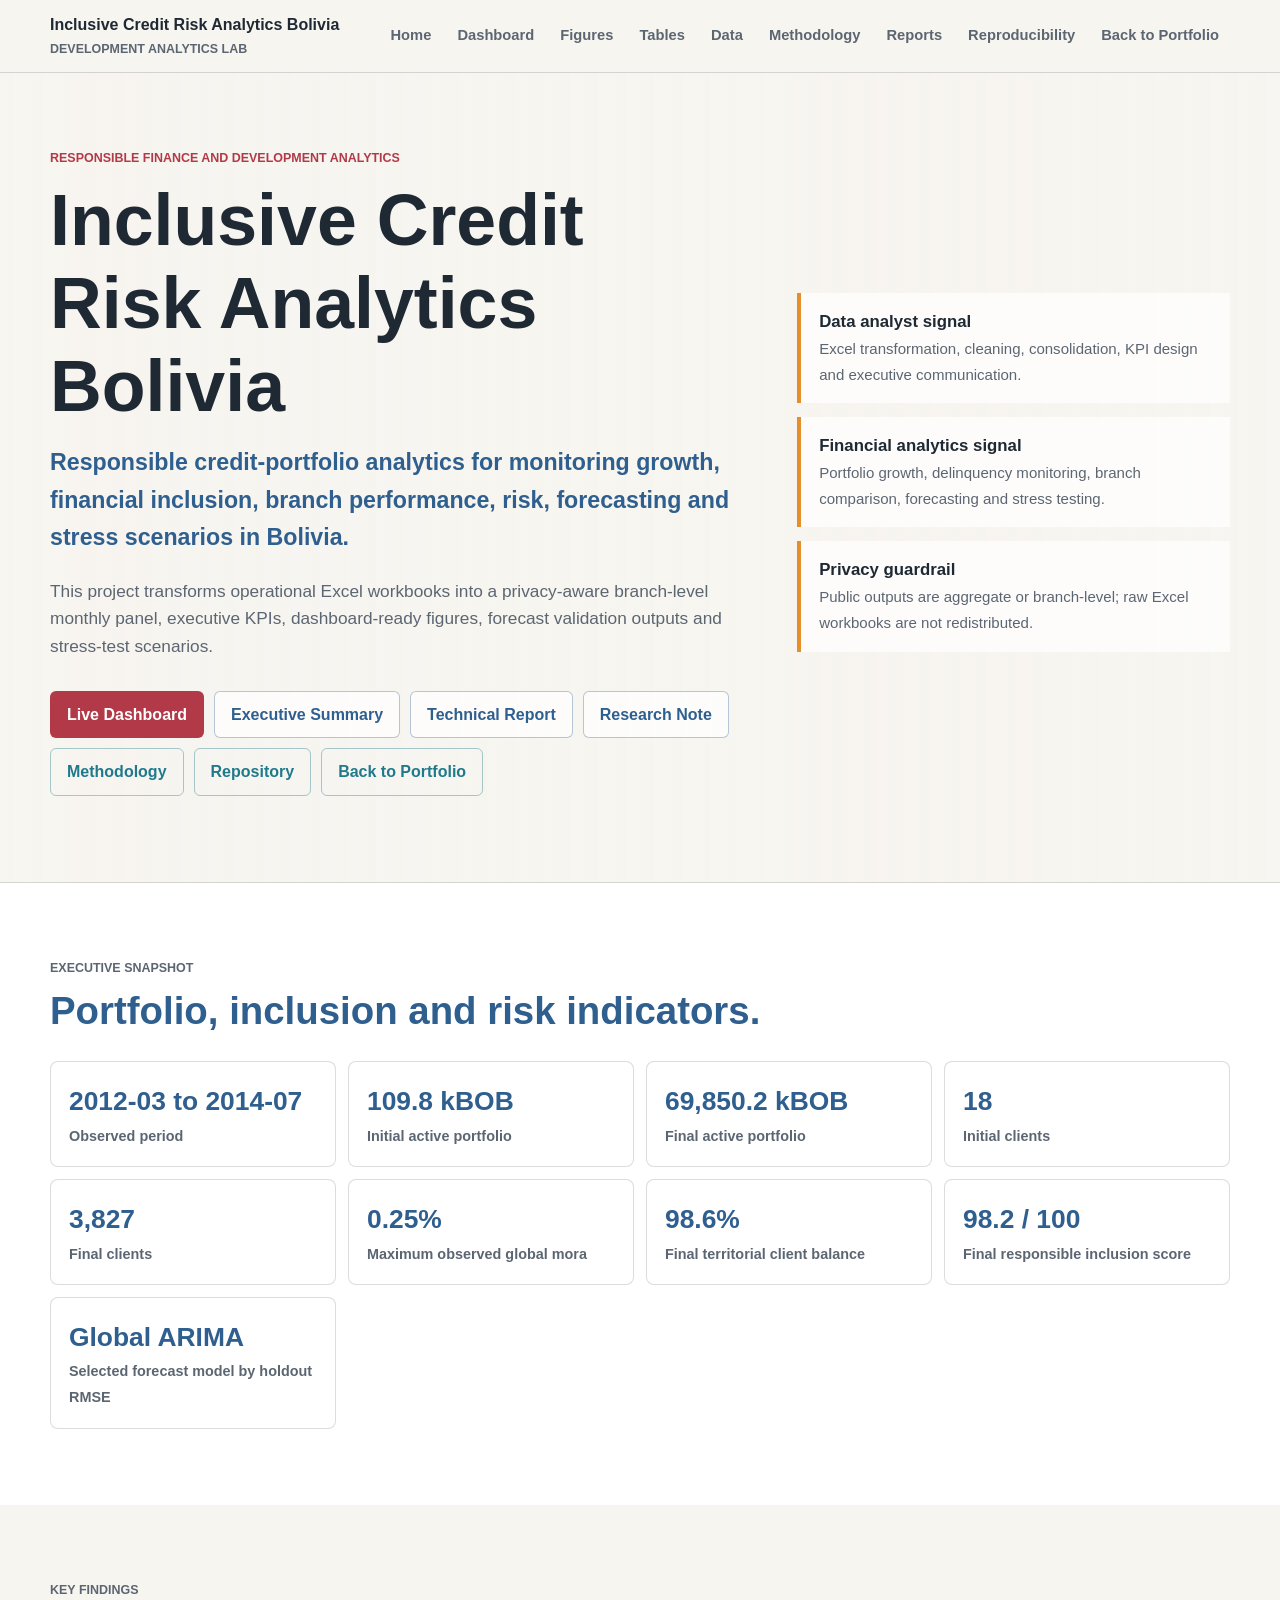
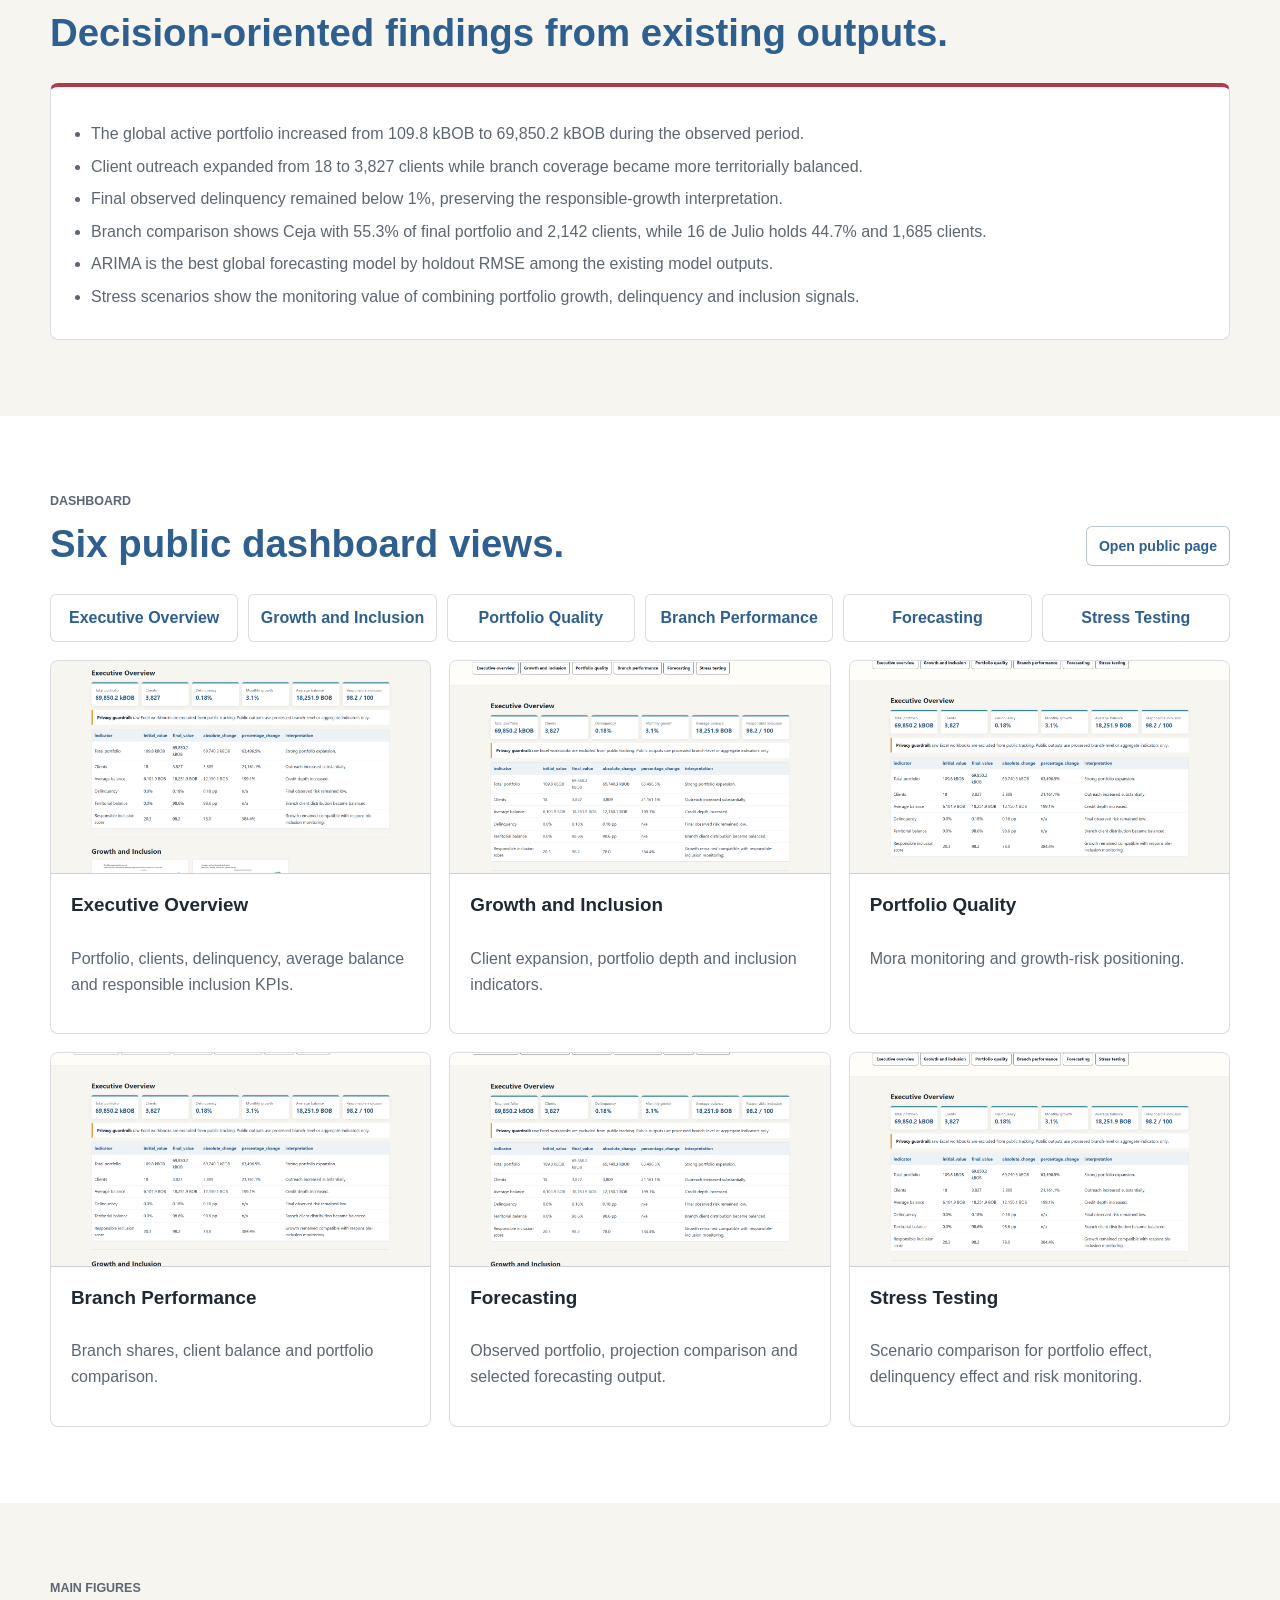
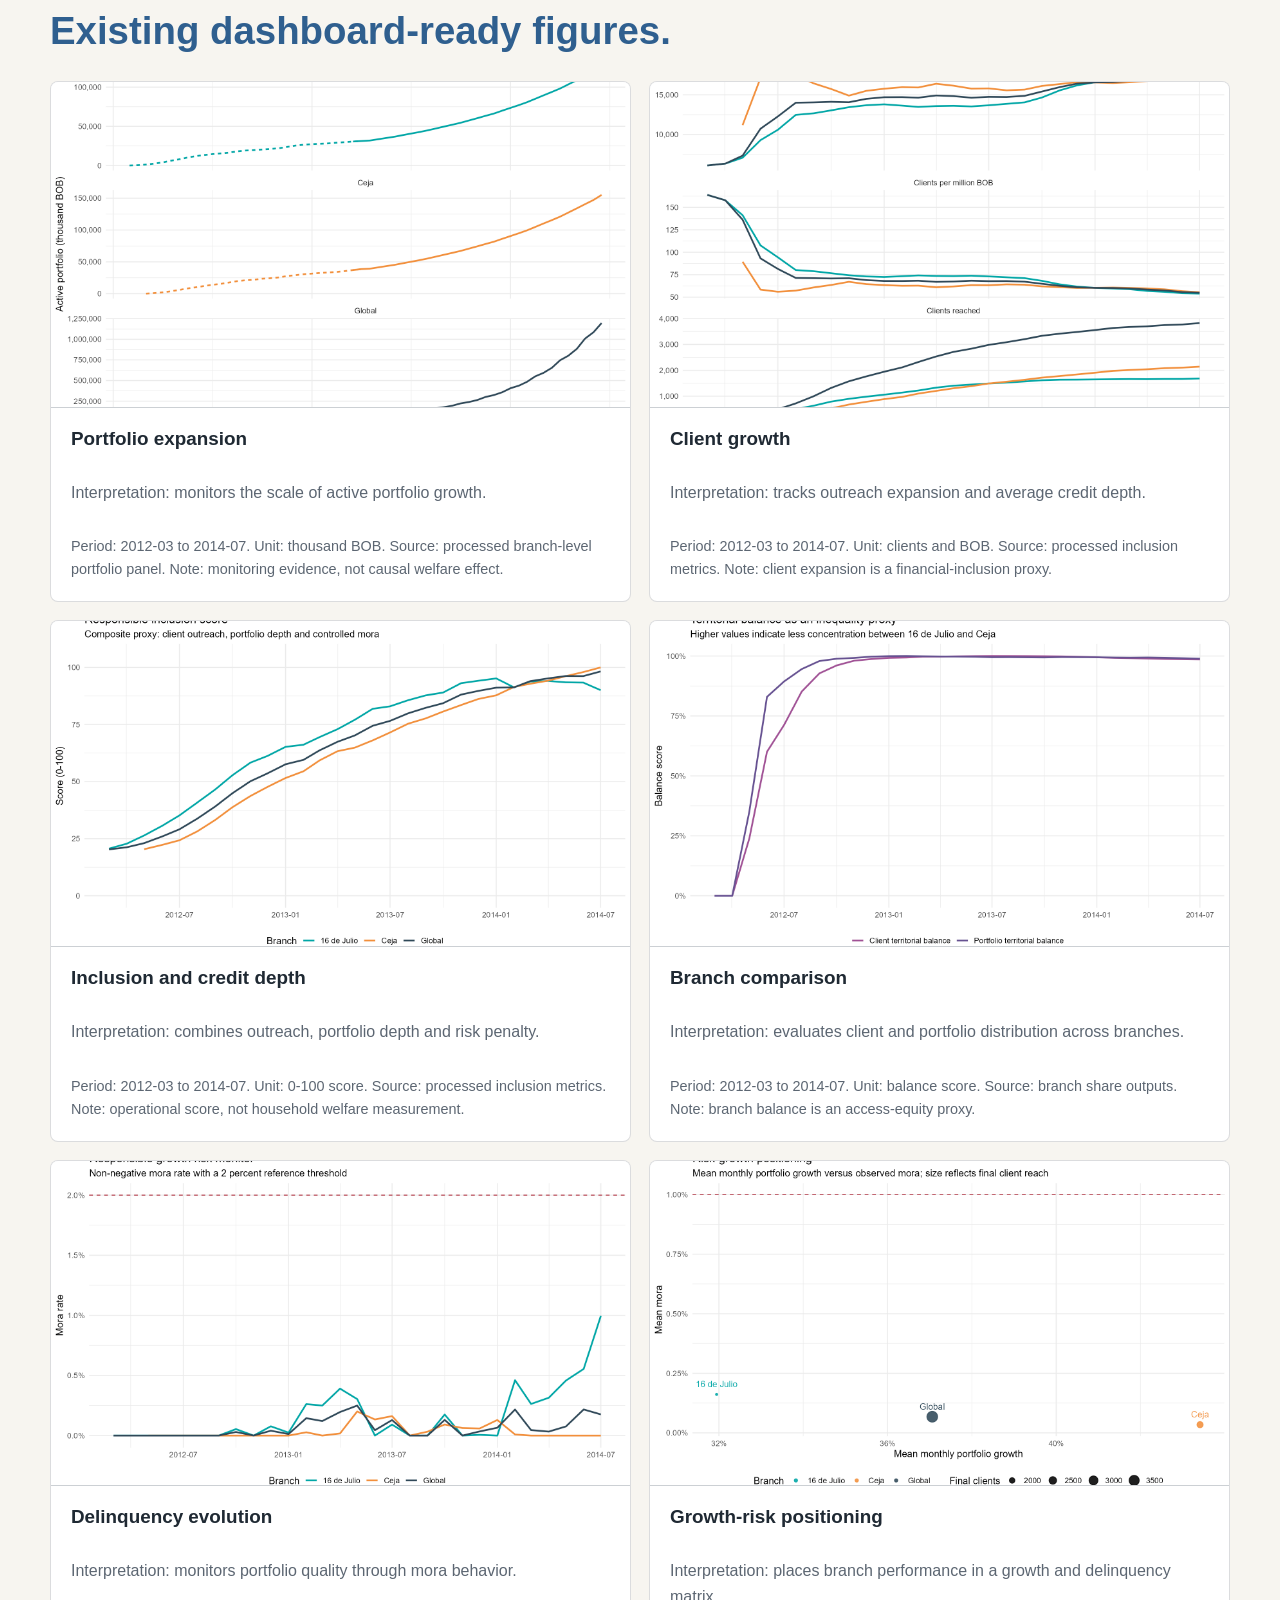
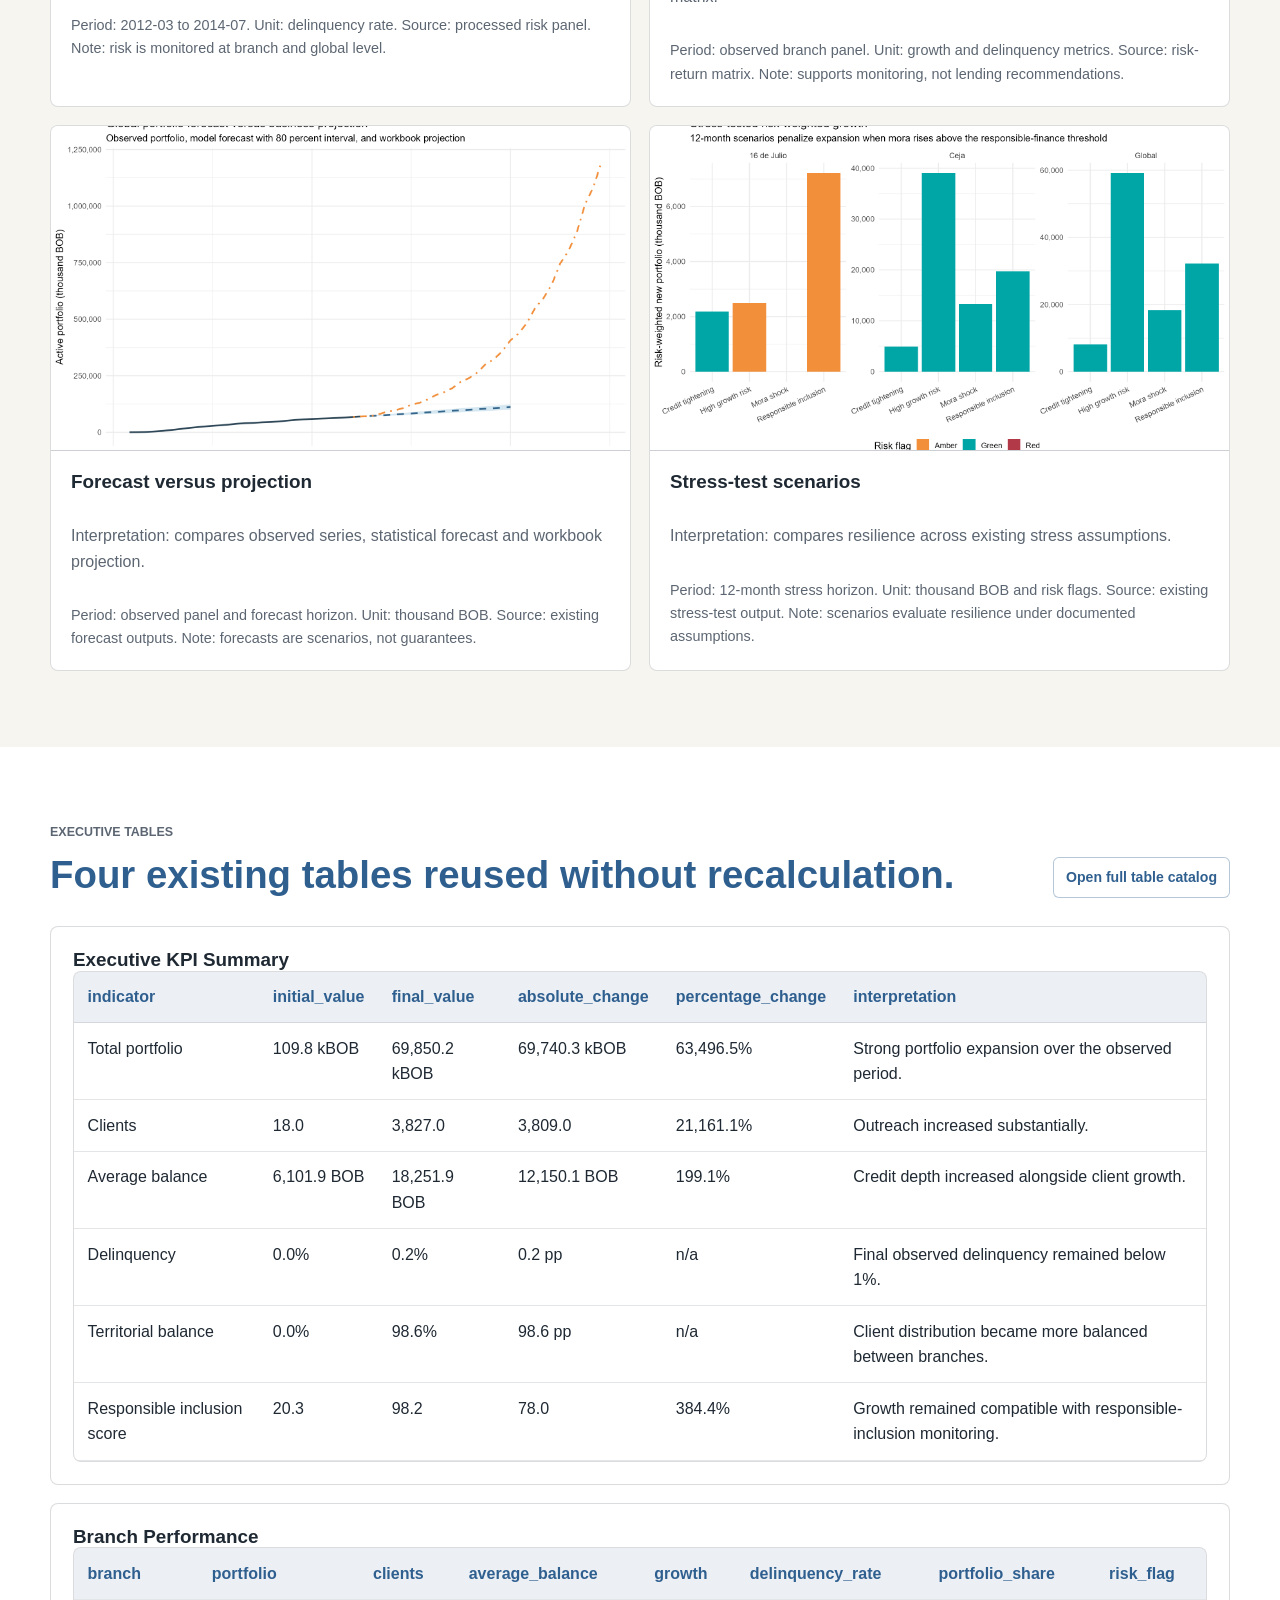
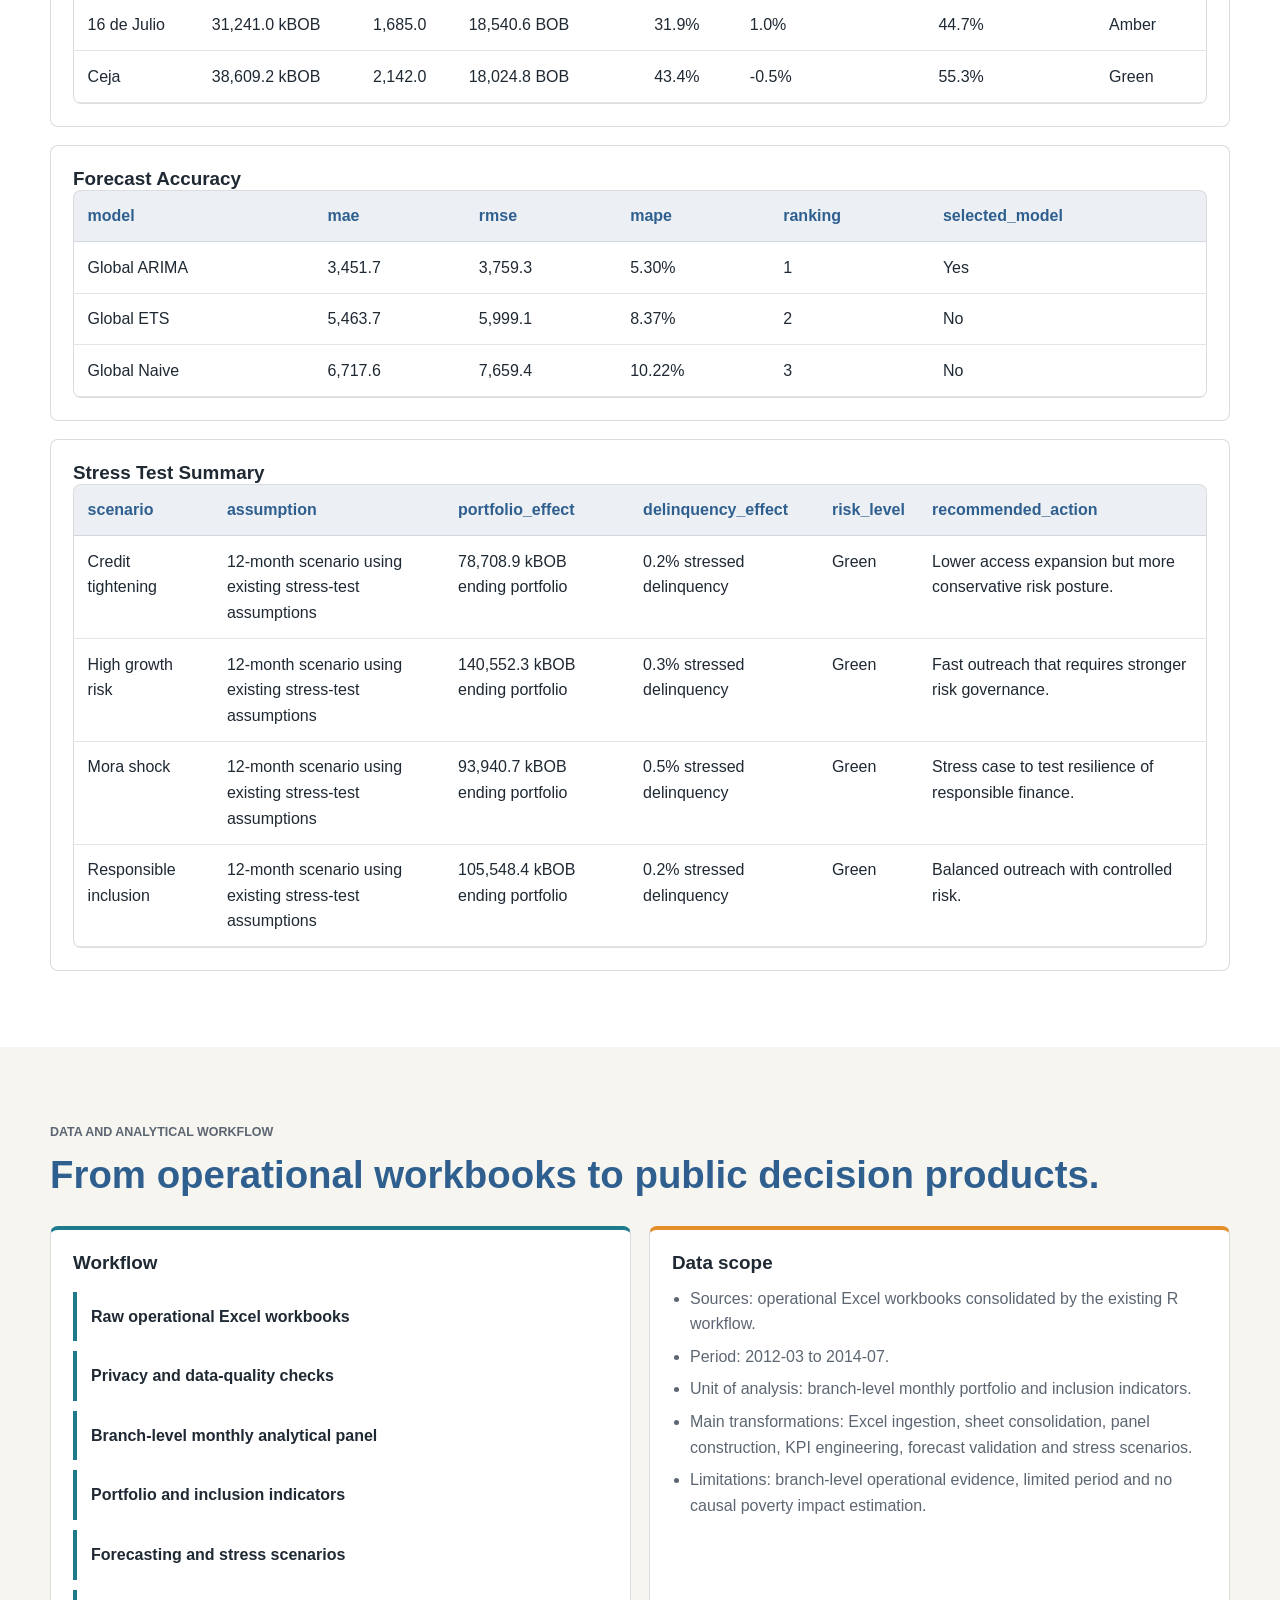
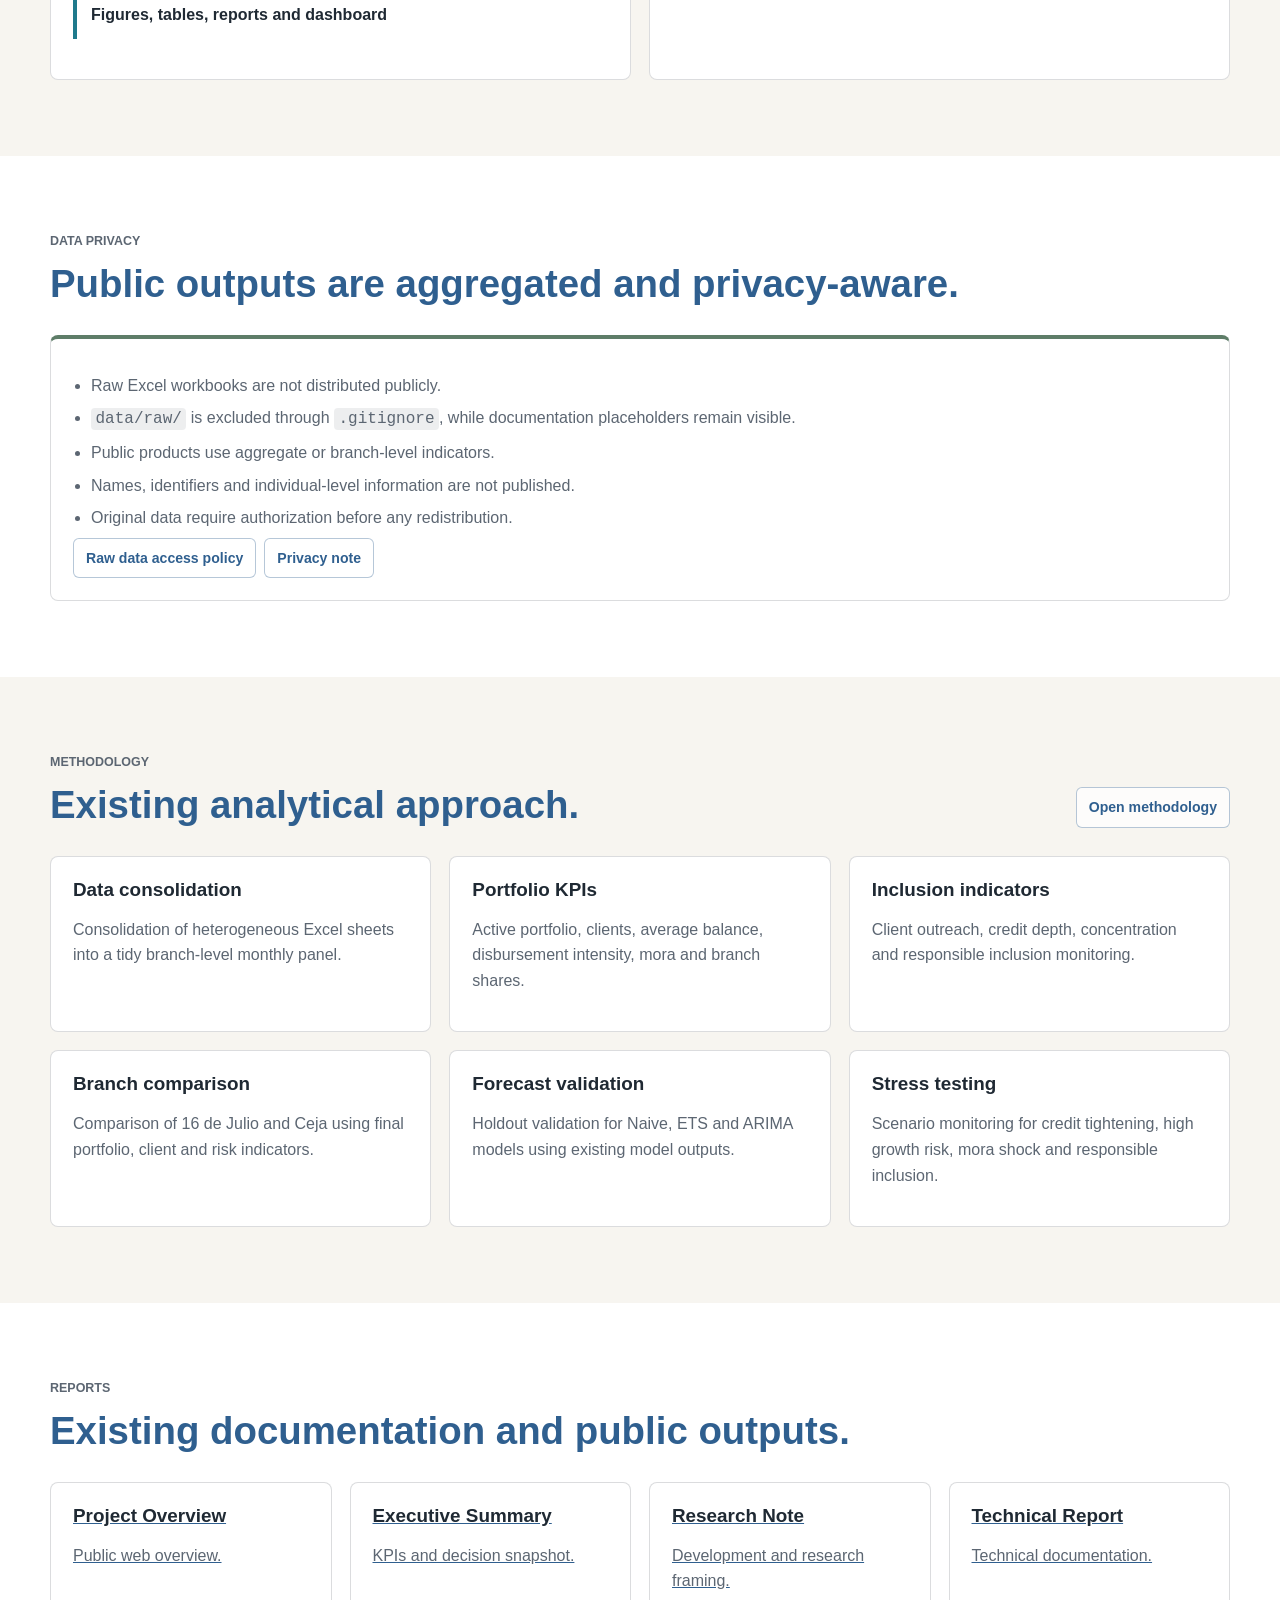
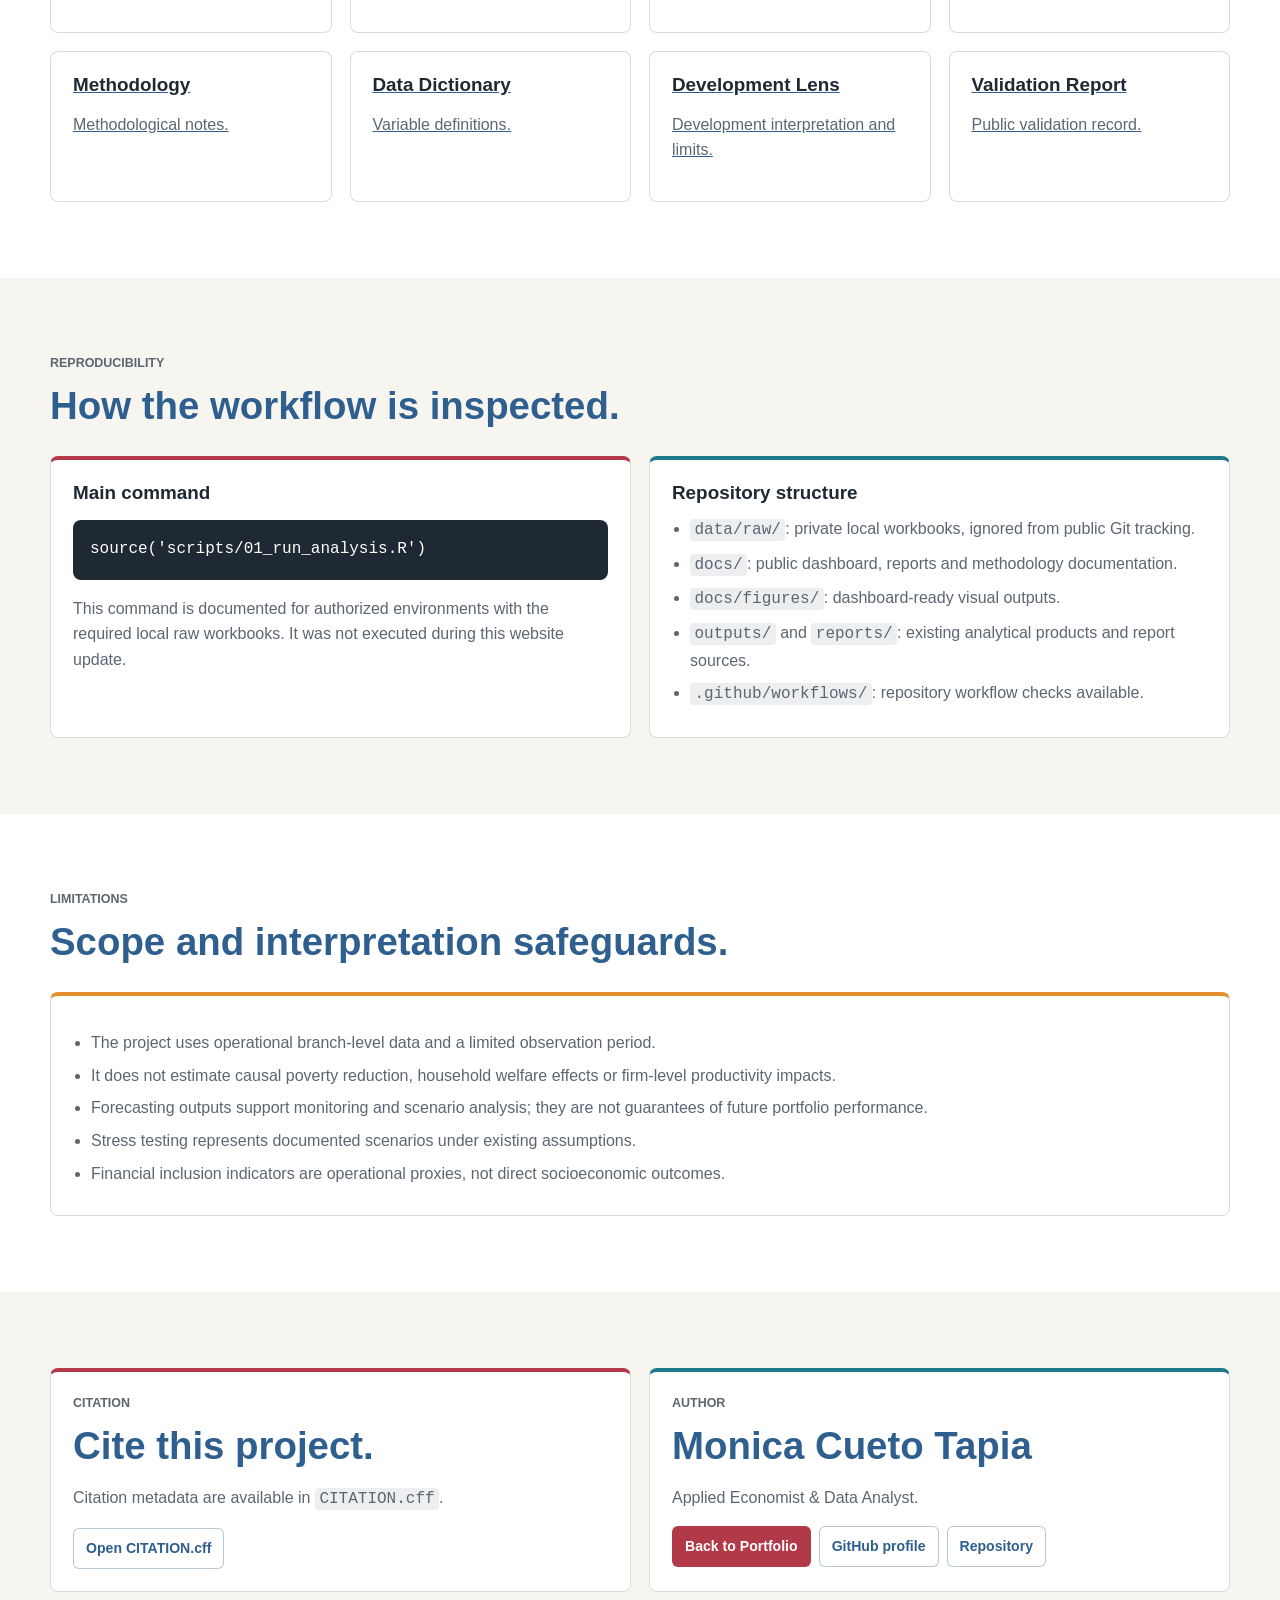
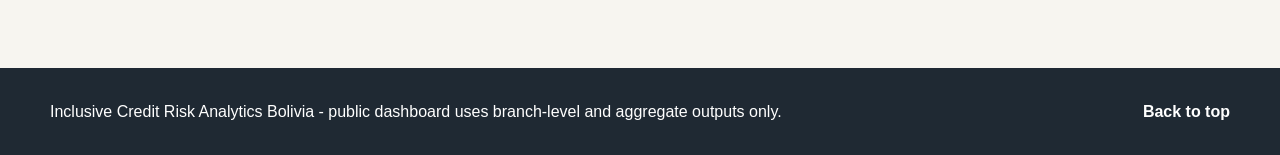
==== commit dc2088e3: "Apply reusable portfolio website to credit risk analytics" ====
--- a/docs/index.html
+++ b/docs/index.html
@@ -1,43 +1,331 @@
 <!doctype html>
 <html lang="en">
 <head>
-<meta charset="utf-8">
-<meta name="viewport" content="width=device-width,initial-scale=1">
-<title>Inclusive Credit Risk Analytics Bolivia</title>
-<style>
-:root{--ink:#1F2933;--background:#F7F5F0;--red:#B23A48;--teal:#1F7A8C;--blue:#2F5F8F;--orange:#E58F2A;--green:#5E7D68;--gray:#D9DDE3;--card:#fffdf8}
-*{box-sizing:border-box} html{scroll-behavior:smooth} body{margin:0;font:16px/1.55 system-ui,-apple-system,Segoe UI,sans-serif;color:var(--ink);background:var(--background)}
-header{padding:3.5rem max(6vw,1.25rem) 2.5rem;border-bottom:1px solid var(--gray);background:#fffdf8} h1{margin:.3rem 0;font-size:clamp(2rem,4vw,4.2rem);line-height:1.05} h2{font-size:1.65rem;margin:0 0 .7rem} h3{margin:.5rem 0}.eyebrow{color:var(--red);font-weight:800;text-transform:uppercase;letter-spacing:.06em}.lede{max-width:900px;font-size:1.15rem}.links a{display:inline-block;margin:.45rem .45rem .15rem 0;padding:.62rem .82rem;border:1px solid var(--ink);border-radius:6px;color:var(--ink);text-decoration:none;font-weight:760;background:white}
-main{max-width:1180px;margin:auto;padding:1.5rem}.kpis{display:grid;grid-template-columns:repeat(auto-fit,minmax(170px,1fr));gap:.8rem;margin:1rem 0}.kpi{background:white;border-top:4px solid var(--teal);padding:.9rem;border-radius:6px;box-shadow:0 2px 14px #1f293312}.kpi span{display:block;color:#5d6875;font-size:.9rem}.kpi strong{display:block;font-size:1.35rem;color:var(--blue)}
-section{padding:2rem 0;border-bottom:1px solid var(--gray)}.grid{display:grid;grid-template-columns:repeat(auto-fit,minmax(320px,1fr));gap:1rem}.wide{grid-column:1/-1} figure{margin:0;background:white;border:1px solid var(--gray);border-radius:6px;padding:.9rem} img{width:100%;height:auto;display:block} figcaption{font-weight:800;margin-top:.55rem;color:var(--blue)} p.note{font-size:.92rem;color:#59636f;margin:.3rem 0 0}.table-wrap{overflow:auto;background:white;border:1px solid var(--gray);border-radius:6px} table{width:100%;border-collapse:collapse;min-width:720px} th,td{text-align:left;padding:.65rem;border-bottom:1px solid #eceff3} th{background:#edf2f7;color:var(--blue)} .callout{border-left:5px solid var(--orange);padding:1rem;background:white;margin:1rem 0}.footer{padding:2rem;text-align:center;color:#67717d}@media(max-width:760px){main{padding:1rem}.grid{grid-template-columns:1fr}.links a{display:block;width:100%} table{min-width:620px}}
-</style>
+  <meta charset="utf-8">
+  <meta name="viewport" content="width=device-width, initial-scale=1">
+  <title>Inclusive Credit Risk Analytics Bolivia | Responsible Portfolio Analytics</title>
+  <meta name="description" content="Responsible credit-portfolio analytics for monitoring growth, financial inclusion, branch performance, risk, forecasting and stress scenarios in Bolivia.">
+  <meta property="og:title" content="Inclusive Credit Risk Analytics Bolivia">
+  <meta property="og:description" content="Credit portfolio dashboard, KPI system, forecasting and stress testing for branch-level financial inclusion analytics in Bolivia.">
+  <meta property="og:type" content="website">
+  <meta property="og:url" content="https://monicact.github.io/InclusiveCreditRiskAnalytics-Bolivia/">
+  <meta property="og:image" content="https://raw.githubusercontent.com/MonicaCT/InclusiveCreditRiskAnalytics-Bolivia/main/assets/dashboard-screenshots/01_executive_overview.png">
+  <link rel="canonical" href="https://monicact.github.io/InclusiveCreditRiskAnalytics-Bolivia/">
+  <link rel="stylesheet" href="assets/css/site.css">
 </head>
 <body>
-<header id="top">
-<div class="eyebrow">Responsible finance and development analytics</div>
-<h1>Inclusive Credit Risk Analytics Bolivia</h1>
-<p class="lede">Branch-level credit portfolio analytics for monitoring growth, financial inclusion, risk, forecasting and stress scenarios in Bolivia through a reproducible decision-support workflow.</p>
-<nav class="links"><a href="#executive-overview">Executive overview</a><a href="#growth-inclusion">Growth and inclusion</a><a href="#portfolio-quality">Portfolio quality</a><a href="#branch-performance">Branch performance</a><a href="#forecasting">Forecasting</a><a href="#stress-testing">Stress testing</a></nav>
-</header>
-<main>
-<section id="executive-overview">
-<h2>Executive Overview</h2>
-<div class="kpis"><article class="kpi"><span>Total portfolio</span><strong>69,850.2 kBOB</strong></article><article class="kpi"><span>Clients</span><strong>3,827</strong></article><article class="kpi"><span>Delinquency</span><strong>0.18%</strong></article><article class="kpi"><span>Monthly growth</span><strong>3.1%</strong></article><article class="kpi"><span>Average balance</span><strong>18,251.9 BOB</strong></article><article class="kpi"><span>Responsible inclusion</span><strong>98.2 / 100</strong></article></div>
-<div class="callout"><strong>Privacy guardrail:</strong> raw Excel workbooks are excluded from public tracking. Public outputs use processed branch-level or aggregate indicators only.</div>
-<div class="table-wrap"><table><thead><tr><th>indicator</th><th>initial_value</th><th>final_value</th><th>absolute_change</th><th>percentage_change</th><th>interpretation</th></tr></thead><tbody>
-<tr><td>Total portfolio</td><td>109.8 kBOB</td><td>69,850.2 kBOB</td><td>69,740.3 kBOB</td><td>63,496.5%</td><td>Strong portfolio expansion.</td></tr>
-<tr><td>Clients</td><td>18</td><td>3,827</td><td>3,809</td><td>21,161.1%</td><td>Outreach increased substantially.</td></tr>
-<tr><td>Average balance</td><td>6,101.9 BOB</td><td>18,251.9 BOB</td><td>12,150.1 BOB</td><td>199.1%</td><td>Credit depth increased.</td></tr>
-<tr><td>Delinquency</td><td>0.0%</td><td>0.18%</td><td>0.18 pp</td><td>n/a</td><td>Final observed risk remained low.</td></tr>
-<tr><td>Territorial balance</td><td>0.0%</td><td>98.6%</td><td>98.6 pp</td><td>n/a</td><td>Branch client distribution became balanced.</td></tr>
-<tr><td>Responsible inclusion score</td><td>20.3</td><td>98.2</td><td>78.0</td><td>384.4%</td><td>Growth remained compatible with responsible-inclusion monitoring.</td></tr>
-</tbody></table></div>
-</section>
-<section id="growth-inclusion"><h2>Growth and Inclusion</h2><div class="grid"><figure><img src="figures/portfolio_expansion.png" alt="Portfolio expansion"><figcaption>Total portfolio evolution</figcaption><p class="note">Period: 2012-03 to 2014-07. Unit: thousand BOB. Source: processed portfolio panel.</p></figure><figure><img src="figures/inclusion_credit_depth.png" alt="Client growth and credit depth"><figcaption>Client growth and credit depth</figcaption><p class="note">Unit: clients and BOB. Source: inclusion metrics panel.</p></figure><figure class="wide"><img src="figures/responsible_inclusion_score.png" alt="Responsible inclusion score"><figcaption>Portfolio and financial inclusion</figcaption><p class="note">Unit: score from 0 to 100. Source: processed inclusion metrics.</p></figure></div></section>
-<section id="portfolio-quality"><h2>Portfolio Quality</h2><div class="grid"><figure><img src="figures/mora_risk_monitor.png" alt="Delinquency monitor"><figcaption>Delinquency evolution</figcaption><p class="note">Unit: delinquency rate. Source: risk-adjusted panel.</p></figure><figure><img src="figures/risk_growth_positioning.png" alt="Growth risk positioning"><figcaption>Growth-risk positioning</figcaption><p class="note">Unit: growth and delinquency indicators. Source: risk-return matrix.</p></figure></div></section>
-<section id="branch-performance"><h2>Branch Performance</h2><div class="grid"><figure class="wide"><img src="figures/territorial_balance.png" alt="Territorial balance"><figcaption>Branch comparison and territorial balance</figcaption><p class="note">Unit: balance score. Source: territorial balance metrics.</p></figure></div><div class="table-wrap"><table><thead><tr><th>branch</th><th>portfolio</th><th>clients</th><th>average_balance</th><th>growth</th><th>delinquency_rate</th><th>portfolio_share</th><th>risk_flag</th></tr></thead><tbody><tr><td>16 de Julio</td><td>31,241.0 kBOB</td><td>1,685</td><td>18,540.6 BOB</td><td>31.9%</td><td>1.0%</td><td>44.7%</td><td>Amber</td></tr><tr><td>Ceja</td><td>38,609.2 kBOB</td><td>2,142</td><td>18,024.8 BOB</td><td>43.4%</td><td>-0.5%</td><td>55.3%</td><td>Green</td></tr></tbody></table></div></section>
-<section id="forecasting"><h2>Forecasting</h2><div class="grid"><figure class="wide"><img src="figures/global_forecast_vs_projection.png" alt="Observed versus projected forecast"><figcaption>Observed versus projected forecast</figcaption><p class="note">Unit: thousand BOB. Source: existing forecast outputs.</p></figure></div><div class="table-wrap"><table><thead><tr><th>model</th><th>mae</th><th>rmse</th><th>mape</th><th>ranking</th><th>selected_model</th></tr></thead><tbody><tr><td>Global ARIMA</td><td>3,451.7</td><td>3,759.3</td><td>5.30%</td><td>1</td><td>Yes</td></tr><tr><td>Global ETS</td><td>5,463.7</td><td>5,999.1</td><td>8.37%</td><td>2</td><td>No</td></tr><tr><td>Global Naive</td><td>6,717.6</td><td>7,659.4</td><td>10.22%</td><td>3</td><td>No</td></tr></tbody></table></div></section>
-<section id="stress-testing"><h2>Stress Testing</h2><div class="grid"><figure class="wide"><img src="figures/stress_test_scenarios.png" alt="Stress scenarios"><figcaption>Stress scenarios</figcaption><p class="note">Unit: thousand BOB and risk flags. Source: existing stress-test output.</p></figure></div><div class="table-wrap"><table><thead><tr><th>scenario</th><th>assumption</th><th>portfolio_effect</th><th>delinquency_effect</th><th>risk_level</th><th>recommended_action</th></tr></thead><tbody><tr><td>Credit tightening</td><td>12-month existing stress assumption</td><td>78,708.9 kBOB</td><td>0.16%</td><td>Green</td><td>Lower access expansion but more conservative risk posture.</td></tr><tr><td>High growth risk</td><td>12-month existing stress assumption</td><td>140,552.3 kBOB</td><td>0.33%</td><td>Green</td><td>Fast outreach that requires stronger risk governance.</td></tr><tr><td>Mora shock</td><td>12-month existing stress assumption</td><td>93,940.7 kBOB</td><td>0.48%</td><td>Green</td><td>Stress case to test resilience of responsible finance.</td></tr><tr><td>Responsible inclusion</td><td>12-month existing stress assumption</td><td>105,548.4 kBOB</td><td>0.19%</td><td>Green</td><td>Balanced outreach with controlled risk.</td></tr></tbody></table></div></section>
-</main><div class="footer">Inclusive Credit Risk Analytics Bolivia - public dashboard uses branch-level and aggregate outputs only.</div>
+  <a class="skip-link" href="#main">Skip to content</a>
+  <header class="site-header">
+    <nav class="nav-wrap" aria-label="Project navigation">
+      <a class="brand" href="#home" aria-label="Project home">
+        <strong>Inclusive Credit Risk Analytics Bolivia</strong>
+        <span>Development Analytics Lab</span>
+      </a>
+      <button class="nav-toggle" type="button" aria-expanded="false" aria-controls="main-nav" aria-label="Open navigation">
+        <span></span>
+        <span></span>
+        <span></span>
+      </button>
+      <div class="main-nav" id="main-nav">
+        <a href="#home">Home</a>
+        <a href="#dashboard">Dashboard</a>
+        <a href="#figures">Figures</a>
+        <a href="#tables">Tables</a>
+        <a href="#data">Data</a>
+        <a href="#methodology">Methodology</a>
+        <a href="#reports">Reports</a>
+        <a href="#reproducibility">Reproducibility</a>
+        <a href="https://monicact.github.io/">Back to Portfolio</a>
+      </div>
+    </nav>
+  </header>
+
+  <main id="main">
+    <section class="hero" id="home">
+      <div class="container hero-inner">
+        <div class="hero-copy">
+          <p class="eyebrow">Responsible finance and development analytics</p>
+          <h1>Inclusive Credit Risk Analytics Bolivia</h1>
+          <p class="subtitle">Responsible credit-portfolio analytics for monitoring growth, financial inclusion, branch performance, risk, forecasting and stress scenarios in Bolivia.</p>
+          <p class="lead">This project transforms operational Excel workbooks into a privacy-aware branch-level monthly panel, executive KPIs, dashboard-ready figures, forecast validation outputs and stress-test scenarios.</p>
+          <div class="actions">
+            <a class="button primary" href="#dashboard">Live Dashboard</a>
+            <a class="button secondary" href="#executive-snapshot">Executive Summary</a>
+            <a class="button secondary" href="technical-report.html">Technical Report</a>
+            <a class="button secondary" href="research-note.html">Research Note</a>
+            <a class="button tertiary" href="methodology.md">Methodology</a>
+            <a class="button tertiary" href="https://github.com/MonicaCT/InclusiveCreditRiskAnalytics-Bolivia">Repository</a>
+            <a class="button tertiary" href="https://monicact.github.io/">Back to Portfolio</a>
+          </div>
+        </div>
+        <aside class="hero-panel" aria-label="Project signals">
+          <div class="signal"><strong>Data analyst signal</strong><span>Excel transformation, cleaning, consolidation, KPI design and executive communication.</span></div>
+          <div class="signal"><strong>Financial analytics signal</strong><span>Portfolio growth, delinquency monitoring, branch comparison, forecasting and stress testing.</span></div>
+          <div class="signal"><strong>Privacy guardrail</strong><span>Public outputs are aggregate or branch-level; raw Excel workbooks are not redistributed.</span></div>
+        </aside>
+      </div>
+    </section>
+
+    <section class="section white" id="executive-snapshot">
+      <div class="container">
+        <div class="section-heading">
+          <div>
+            <p class="eyebrow">Executive Snapshot</p>
+            <h2>Portfolio, inclusion and risk indicators.</h2>
+          </div>
+        </div>
+        <div class="metric-grid">
+          <div class="metric"><strong>2012-03 to 2014-07</strong><span>Observed period</span></div>
+          <div class="metric"><strong>109.8 kBOB</strong><span>Initial active portfolio</span></div>
+          <div class="metric"><strong>69,850.2 kBOB</strong><span>Final active portfolio</span></div>
+          <div class="metric"><strong>18</strong><span>Initial clients</span></div>
+          <div class="metric"><strong>3,827</strong><span>Final clients</span></div>
+          <div class="metric"><strong>0.25%</strong><span>Maximum observed global mora</span></div>
+          <div class="metric"><strong>98.6%</strong><span>Final territorial client balance</span></div>
+          <div class="metric"><strong>98.2 / 100</strong><span>Final responsible inclusion score</span></div>
+          <div class="metric"><strong>Global ARIMA</strong><span>Selected forecast model by holdout RMSE</span></div>
+        </div>
+      </div>
+    </section>
+
+    <section class="section" id="findings">
+      <div class="container">
+        <div class="section-heading">
+          <div>
+            <p class="eyebrow">Key Findings</p>
+            <h2>Decision-oriented findings from existing outputs.</h2>
+          </div>
+        </div>
+        <article class="surface accent">
+          <ul class="list-clean">
+            <li>The global active portfolio increased from 109.8 kBOB to 69,850.2 kBOB during the observed period.</li>
+            <li>Client outreach expanded from 18 to 3,827 clients while branch coverage became more territorially balanced.</li>
+            <li>Final observed delinquency remained below 1%, preserving the responsible-growth interpretation.</li>
+            <li>Branch comparison shows Ceja with 55.3% of final portfolio and 2,142 clients, while 16 de Julio holds 44.7% and 1,685 clients.</li>
+            <li>ARIMA is the best global forecasting model by holdout RMSE among the existing model outputs.</li>
+            <li>Stress scenarios show the monitoring value of combining portfolio growth, delinquency and inclusion signals.</li>
+          </ul>
+        </article>
+      </div>
+    </section>
+
+    <section class="section white" id="dashboard">
+      <div class="container">
+        <div class="section-heading">
+          <div>
+            <p class="eyebrow">Dashboard</p>
+            <h2>Six public dashboard views.</h2>
+          </div>
+          <a class="button secondary small" href="https://monicact.github.io/InclusiveCreditRiskAnalytics-Bolivia/">Open public page</a>
+        </div>
+        <div class="dashboard-strip" aria-label="Dashboard section shortcuts">
+          <a href="#dashboard-executive">Executive Overview</a>
+          <a href="#dashboard-growth">Growth and Inclusion</a>
+          <a href="#dashboard-quality">Portfolio Quality</a>
+          <a href="#dashboard-branch">Branch Performance</a>
+          <a href="#dashboard-forecasting">Forecasting</a>
+          <a href="#dashboard-stress">Stress Testing</a>
+        </div>
+        <div class="grid three" style="margin-top: 18px;">
+          <article class="project-card" id="dashboard-executive"><div class="project-media"><img src="../assets/dashboard-screenshots/01_executive_overview.png" alt="Executive overview dashboard screenshot"></div><div class="project-body"><h3>Executive Overview</h3><p>Portfolio, clients, delinquency, average balance and responsible inclusion KPIs.</p></div></article>
+          <article class="project-card" id="dashboard-growth"><div class="project-media"><img src="../assets/dashboard-screenshots/02_growth_inclusion.png" alt="Growth and inclusion dashboard screenshot"></div><div class="project-body"><h3>Growth and Inclusion</h3><p>Client expansion, portfolio depth and inclusion indicators.</p></div></article>
+          <article class="project-card" id="dashboard-quality"><div class="project-media"><img src="../assets/dashboard-screenshots/03_portfolio_quality.png" alt="Portfolio quality dashboard screenshot"></div><div class="project-body"><h3>Portfolio Quality</h3><p>Mora monitoring and growth-risk positioning.</p></div></article>
+          <article class="project-card" id="dashboard-branch"><div class="project-media"><img src="../assets/dashboard-screenshots/04_branch_performance.png" alt="Branch performance dashboard screenshot"></div><div class="project-body"><h3>Branch Performance</h3><p>Branch shares, client balance and portfolio comparison.</p></div></article>
+          <article class="project-card" id="dashboard-forecasting"><div class="project-media"><img src="../assets/dashboard-screenshots/05_forecasting.png" alt="Forecasting dashboard screenshot"></div><div class="project-body"><h3>Forecasting</h3><p>Observed portfolio, projection comparison and selected forecasting output.</p></div></article>
+          <article class="project-card" id="dashboard-stress"><div class="project-media"><img src="../assets/dashboard-screenshots/06_stress_testing.png" alt="Stress testing dashboard screenshot"></div><div class="project-body"><h3>Stress Testing</h3><p>Scenario comparison for portfolio effect, delinquency effect and risk monitoring.</p></div></article>
+        </div>
+      </div>
+    </section>
+
+    <section class="section" id="figures">
+      <div class="container">
+        <div class="section-heading">
+          <div>
+            <p class="eyebrow">Main Figures</p>
+            <h2>Existing dashboard-ready figures.</h2>
+          </div>
+        </div>
+        <div class="grid two">
+          <article class="project-card"><div class="project-media"><img src="figures/portfolio_expansion.png" alt="Portfolio expansion figure"></div><div class="project-body"><h3>Portfolio expansion</h3><p>Interpretation: monitors the scale of active portfolio growth.</p><p class="figure-note">Period: 2012-03 to 2014-07. Unit: thousand BOB. Source: processed branch-level portfolio panel. Note: monitoring evidence, not causal welfare effect.</p></div></article>
+          <article class="project-card"><div class="project-media"><img src="figures/inclusion_credit_depth.png" alt="Client growth and credit depth figure"></div><div class="project-body"><h3>Client growth</h3><p>Interpretation: tracks outreach expansion and average credit depth.</p><p class="figure-note">Period: 2012-03 to 2014-07. Unit: clients and BOB. Source: processed inclusion metrics. Note: client expansion is a financial-inclusion proxy.</p></div></article>
+          <article class="project-card"><div class="project-media"><img src="figures/responsible_inclusion_score.png" alt="Responsible inclusion score figure"></div><div class="project-body"><h3>Inclusion and credit depth</h3><p>Interpretation: combines outreach, portfolio depth and risk penalty.</p><p class="figure-note">Period: 2012-03 to 2014-07. Unit: 0-100 score. Source: processed inclusion metrics. Note: operational score, not household welfare measurement.</p></div></article>
+          <article class="project-card"><div class="project-media"><img src="figures/territorial_balance.png" alt="Territorial branch balance figure"></div><div class="project-body"><h3>Branch comparison</h3><p>Interpretation: evaluates client and portfolio distribution across branches.</p><p class="figure-note">Period: 2012-03 to 2014-07. Unit: balance score. Source: branch share outputs. Note: branch balance is an access-equity proxy.</p></div></article>
+          <article class="project-card"><div class="project-media"><img src="figures/mora_risk_monitor.png" alt="Mora risk monitor figure"></div><div class="project-body"><h3>Delinquency evolution</h3><p>Interpretation: monitors portfolio quality through mora behavior.</p><p class="figure-note">Period: 2012-03 to 2014-07. Unit: delinquency rate. Source: processed risk panel. Note: risk is monitored at branch and global level.</p></div></article>
+          <article class="project-card"><div class="project-media"><img src="figures/risk_growth_positioning.png" alt="Growth-risk positioning figure"></div><div class="project-body"><h3>Growth-risk positioning</h3><p>Interpretation: places branch performance in a growth and delinquency matrix.</p><p class="figure-note">Period: observed branch panel. Unit: growth and delinquency metrics. Source: risk-return matrix. Note: supports monitoring, not lending recommendations.</p></div></article>
+          <article class="project-card"><div class="project-media"><img src="figures/global_forecast_vs_projection.png" alt="Forecast versus projection figure"></div><div class="project-body"><h3>Forecast versus projection</h3><p>Interpretation: compares observed series, statistical forecast and workbook projection.</p><p class="figure-note">Period: observed panel and forecast horizon. Unit: thousand BOB. Source: existing forecast outputs. Note: forecasts are scenarios, not guarantees.</p></div></article>
+          <article class="project-card"><div class="project-media"><img src="figures/stress_test_scenarios.png" alt="Stress-test scenarios figure"></div><div class="project-body"><h3>Stress-test scenarios</h3><p>Interpretation: compares resilience across existing stress assumptions.</p><p class="figure-note">Period: 12-month stress horizon. Unit: thousand BOB and risk flags. Source: existing stress-test output. Note: scenarios evaluate resilience under documented assumptions.</p></div></article>
+        </div>
+      </div>
+    </section>
+
+    <section class="section white" id="tables">
+      <div class="container">
+        <div class="section-heading">
+          <div>
+            <p class="eyebrow">Executive Tables</p>
+            <h2>Four existing tables reused without recalculation.</h2>
+          </div>
+          <a class="button secondary small" href="executive_tables.md">Open full table catalog</a>
+        </div>
+        <article class="surface">
+          <h3>Executive KPI Summary</h3>
+          <div class="table-wrap"><table><thead><tr><th>indicator</th><th>initial_value</th><th>final_value</th><th>absolute_change</th><th>percentage_change</th><th>interpretation</th></tr></thead><tbody><tr><td>Total portfolio</td><td>109.8 kBOB</td><td>69,850.2 kBOB</td><td>69,740.3 kBOB</td><td>63,496.5%</td><td>Strong portfolio expansion over the observed period.</td></tr><tr><td>Clients</td><td>18.0</td><td>3,827.0</td><td>3,809.0</td><td>21,161.1%</td><td>Outreach increased substantially.</td></tr><tr><td>Average balance</td><td>6,101.9 BOB</td><td>18,251.9 BOB</td><td>12,150.1 BOB</td><td>199.1%</td><td>Credit depth increased alongside client growth.</td></tr><tr><td>Delinquency</td><td>0.0%</td><td>0.2%</td><td>0.2 pp</td><td>n/a</td><td>Final observed delinquency remained below 1%.</td></tr><tr><td>Territorial balance</td><td>0.0%</td><td>98.6%</td><td>98.6 pp</td><td>n/a</td><td>Client distribution became more balanced between branches.</td></tr><tr><td>Responsible inclusion score</td><td>20.3</td><td>98.2</td><td>78.0</td><td>384.4%</td><td>Growth remained compatible with responsible-inclusion monitoring.</td></tr></tbody></table></div>
+        </article>
+        <article class="surface" style="margin-top: 18px;">
+          <h3>Branch Performance</h3>
+          <div class="table-wrap"><table><thead><tr><th>branch</th><th>portfolio</th><th>clients</th><th>average_balance</th><th>growth</th><th>delinquency_rate</th><th>portfolio_share</th><th>risk_flag</th></tr></thead><tbody><tr><td>16 de Julio</td><td>31,241.0 kBOB</td><td>1,685.0</td><td>18,540.6 BOB</td><td>31.9%</td><td>1.0%</td><td>44.7%</td><td>Amber</td></tr><tr><td>Ceja</td><td>38,609.2 kBOB</td><td>2,142.0</td><td>18,024.8 BOB</td><td>43.4%</td><td>-0.5%</td><td>55.3%</td><td>Green</td></tr></tbody></table></div>
+        </article>
+        <article class="surface" style="margin-top: 18px;">
+          <h3>Forecast Accuracy</h3>
+          <div class="table-wrap"><table><thead><tr><th>model</th><th>mae</th><th>rmse</th><th>mape</th><th>ranking</th><th>selected_model</th></tr></thead><tbody><tr><td>Global ARIMA</td><td>3,451.7</td><td>3,759.3</td><td>5.30%</td><td>1</td><td>Yes</td></tr><tr><td>Global ETS</td><td>5,463.7</td><td>5,999.1</td><td>8.37%</td><td>2</td><td>No</td></tr><tr><td>Global Naive</td><td>6,717.6</td><td>7,659.4</td><td>10.22%</td><td>3</td><td>No</td></tr></tbody></table></div>
+        </article>
+        <article class="surface" style="margin-top: 18px;">
+          <h3>Stress Test Summary</h3>
+          <div class="table-wrap"><table><thead><tr><th>scenario</th><th>assumption</th><th>portfolio_effect</th><th>delinquency_effect</th><th>risk_level</th><th>recommended_action</th></tr></thead><tbody><tr><td>Credit tightening</td><td>12-month scenario using existing stress-test assumptions</td><td>78,708.9 kBOB ending portfolio</td><td>0.2% stressed delinquency</td><td>Green</td><td>Lower access expansion but more conservative risk posture.</td></tr><tr><td>High growth risk</td><td>12-month scenario using existing stress-test assumptions</td><td>140,552.3 kBOB ending portfolio</td><td>0.3% stressed delinquency</td><td>Green</td><td>Fast outreach that requires stronger risk governance.</td></tr><tr><td>Mora shock</td><td>12-month scenario using existing stress-test assumptions</td><td>93,940.7 kBOB ending portfolio</td><td>0.5% stressed delinquency</td><td>Green</td><td>Stress case to test resilience of responsible finance.</td></tr><tr><td>Responsible inclusion</td><td>12-month scenario using existing stress-test assumptions</td><td>105,548.4 kBOB ending portfolio</td><td>0.2% stressed delinquency</td><td>Green</td><td>Balanced outreach with controlled risk.</td></tr></tbody></table></div>
+        </article>
+      </div>
+    </section>
+
+    <section class="section" id="data">
+      <div class="container">
+        <div class="section-heading"><div><p class="eyebrow">Data and Analytical Workflow</p><h2>From operational workbooks to public decision products.</h2></div></div>
+        <div class="grid two">
+          <article class="surface teal">
+            <h3>Workflow</h3>
+            <div class="workflow-flow" aria-label="Analytical workflow">
+              <span>Raw operational Excel workbooks</span>
+              <span>Privacy and data-quality checks</span>
+              <span>Branch-level monthly analytical panel</span>
+              <span>Portfolio and inclusion indicators</span>
+              <span>Forecasting and stress scenarios</span>
+              <span>Figures, tables, reports and dashboard</span>
+            </div>
+          </article>
+          <article class="surface orange">
+            <h3>Data scope</h3>
+            <ul class="list-clean">
+              <li>Sources: operational Excel workbooks consolidated by the existing R workflow.</li>
+              <li>Period: 2012-03 to 2014-07.</li>
+              <li>Unit of analysis: branch-level monthly portfolio and inclusion indicators.</li>
+              <li>Main transformations: Excel ingestion, sheet consolidation, panel construction, KPI engineering, forecast validation and stress scenarios.</li>
+              <li>Limitations: branch-level operational evidence, limited period and no causal poverty impact estimation.</li>
+            </ul>
+          </article>
+        </div>
+      </div>
+    </section>
+
+    <section class="section white" id="privacy">
+      <div class="container">
+        <div class="section-heading"><div><p class="eyebrow">Data Privacy</p><h2>Public outputs are aggregated and privacy-aware.</h2></div></div>
+        <article class="surface green">
+          <ul class="list-clean">
+            <li>Raw Excel workbooks are not distributed publicly.</li>
+            <li><code>data/raw/</code> is excluded through <code>.gitignore</code>, while documentation placeholders remain visible.</li>
+            <li>Public products use aggregate or branch-level indicators.</li>
+            <li>Names, identifiers and individual-level information are not published.</li>
+            <li>Original data require authorization before any redistribution.</li>
+          </ul>
+          <div class="card-actions"><a class="button secondary small" href="https://github.com/MonicaCT/InclusiveCreditRiskAnalytics-Bolivia/blob/main/data/raw/README.md">Raw data access policy</a><a class="button secondary small" href="https://github.com/MonicaCT/InclusiveCreditRiskAnalytics-Bolivia/blob/main/PRIVACY.md">Privacy note</a></div>
+        </article>
+      </div>
+    </section>
+
+    <section class="section" id="methodology">
+      <div class="container">
+        <div class="section-heading"><div><p class="eyebrow">Methodology</p><h2>Existing analytical approach.</h2></div><a class="button secondary small" href="methodology.md">Open methodology</a></div>
+        <div class="grid three">
+          <article class="surface"><h3>Data consolidation</h3><p>Consolidation of heterogeneous Excel sheets into a tidy branch-level monthly panel.</p></article>
+          <article class="surface"><h3>Portfolio KPIs</h3><p>Active portfolio, clients, average balance, disbursement intensity, mora and branch shares.</p></article>
+          <article class="surface"><h3>Inclusion indicators</h3><p>Client outreach, credit depth, concentration and responsible inclusion monitoring.</p></article>
+          <article class="surface"><h3>Branch comparison</h3><p>Comparison of 16 de Julio and Ceja using final portfolio, client and risk indicators.</p></article>
+          <article class="surface"><h3>Forecast validation</h3><p>Holdout validation for Naive, ETS and ARIMA models using existing model outputs.</p></article>
+          <article class="surface"><h3>Stress testing</h3><p>Scenario monitoring for credit tightening, high growth risk, mora shock and responsible inclusion.</p></article>
+        </div>
+      </div>
+    </section>
+
+    <section class="section white" id="reports">
+      <div class="container">
+        <div class="section-heading"><div><p class="eyebrow">Reports</p><h2>Existing documentation and public outputs.</h2></div></div>
+        <div class="grid four">
+          <a class="surface" href="project-overview.html"><h3>Project Overview</h3><p>Public web overview.</p></a>
+          <a class="surface" href="#executive-snapshot"><h3>Executive Summary</h3><p>KPIs and decision snapshot.</p></a>
+          <a class="surface" href="research-note.html"><h3>Research Note</h3><p>Development and research framing.</p></a>
+          <a class="surface" href="technical-report.html"><h3>Technical Report</h3><p>Technical documentation.</p></a>
+          <a class="surface" href="methodology.md"><h3>Methodology</h3><p>Methodological notes.</p></a>
+          <a class="surface" href="data_dictionary.md"><h3>Data Dictionary</h3><p>Variable definitions.</p></a>
+          <a class="surface" href="development_lens.md"><h3>Development Lens</h3><p>Development interpretation and limits.</p></a>
+          <a class="surface" href="VALIDATION_REPORT.md"><h3>Validation Report</h3><p>Public validation record.</p></a>
+        </div>
+      </div>
+    </section>
+
+    <section class="section" id="reproducibility">
+      <div class="container">
+        <div class="section-heading"><div><p class="eyebrow">Reproducibility</p><h2>How the workflow is inspected.</h2></div></div>
+        <div class="grid two">
+          <article class="surface accent">
+            <h3>Main command</h3>
+            <pre><code>source('scripts/01_run_analysis.R')</code></pre>
+            <p>This command is documented for authorized environments with the required local raw workbooks. It was not executed during this website update.</p>
+          </article>
+          <article class="surface teal">
+            <h3>Repository structure</h3>
+            <ul class="list-clean">
+              <li><code>data/raw/</code>: private local workbooks, ignored from public Git tracking.</li>
+              <li><code>docs/</code>: public dashboard, reports and methodology documentation.</li>
+              <li><code>docs/figures/</code>: dashboard-ready visual outputs.</li>
+              <li><code>outputs/</code> and <code>reports/</code>: existing analytical products and report sources.</li>
+              <li><code>.github/workflows/</code>: repository workflow checks available.</li>
+            </ul>
+          </article>
+        </div>
+      </div>
+    </section>
+
+    <section class="section white" id="limitations">
+      <div class="container">
+        <div class="section-heading"><div><p class="eyebrow">Limitations</p><h2>Scope and interpretation safeguards.</h2></div></div>
+        <article class="surface orange">
+          <ul class="list-clean">
+            <li>The project uses operational branch-level data and a limited observation period.</li>
+            <li>It does not estimate causal poverty reduction, household welfare effects or firm-level productivity impacts.</li>
+            <li>Forecasting outputs support monitoring and scenario analysis; they are not guarantees of future portfolio performance.</li>
+            <li>Stress testing represents documented scenarios under existing assumptions.</li>
+            <li>Financial inclusion indicators are operational proxies, not direct socioeconomic outcomes.</li>
+          </ul>
+        </article>
+      </div>
+    </section>
+
+    <section class="section" id="citation-author">
+      <div class="container">
+        <div class="grid two">
+          <article class="surface accent">
+            <p class="eyebrow">Citation</p>
+            <h2>Cite this project.</h2>
+            <p>Citation metadata are available in <code>CITATION.cff</code>.</p>
+            <a class="button secondary small" href="https://github.com/MonicaCT/InclusiveCreditRiskAnalytics-Bolivia/blob/main/CITATION.cff">Open CITATION.cff</a>
+          </article>
+          <article class="surface teal">
+            <p class="eyebrow">Author</p>
+            <h2>Monica Cueto Tapia</h2>
+            <p>Applied Economist & Data Analyst.</p>
+            <div class="card-actions"><a class="button primary small" href="https://monicact.github.io/">Back to Portfolio</a><a class="button secondary small" href="https://github.com/MonicaCT">GitHub profile</a><a class="button secondary small" href="https://github.com/MonicaCT/InclusiveCreditRiskAnalytics-Bolivia">Repository</a></div>
+          </article>
+        </div>
+      </div>
+    </section>
+  </main>
+
+  <footer class="site-footer">
+    <div class="container footer-inner">
+      <span>Inclusive Credit Risk Analytics Bolivia - public dashboard uses branch-level and aggregate outputs only.</span>
+      <a href="#home">Back to top</a>
+    </div>
+  </footer>
+
+  <script src="assets/js/site.js"></script>
 </body>
 </html>
--- a/docs/assets/css/site.css
+++ b/docs/assets/css/site.css
@@ -0,0 +1,775 @@
+:root {
+  --ink: #1F2933;
+  --warm-background: #F7F5F0;
+  --accent-red: #B23A48;
+  --research-blue: #2F5F8F;
+  --technology-teal: #1F7A8C;
+  --warm-orange: #E58F2A;
+  --muted-green: #5E7D68;
+  --light-gray: #D9DDE3;
+  --paper: #FFFFFF;
+  --muted-text: #5C6672;
+  --line: rgba(31, 41, 51, 0.16);
+  --shadow: 0 18px 44px rgba(31, 41, 51, 0.11);
+  --radius: 8px;
+  --max-width: 1180px;
+}
+
+* {
+  box-sizing: border-box;
+}
+
+html {
+  scroll-behavior: smooth;
+}
+
+body {
+  margin: 0;
+  color: var(--ink);
+  background: var(--warm-background);
+  font-family: "Segoe UI", Arial, sans-serif;
+  line-height: 1.6;
+}
+
+body.menu-open {
+  overflow: hidden;
+}
+
+a {
+  color: var(--research-blue);
+}
+
+a:focus-visible,
+button:focus-visible,
+input:focus-visible,
+select:focus-visible {
+  outline: 3px solid rgba(229, 143, 42, 0.72);
+  outline-offset: 3px;
+}
+
+img {
+  max-width: 100%;
+  display: block;
+}
+
+.container {
+  width: min(var(--max-width), calc(100% - 40px));
+  margin: 0 auto;
+}
+
+.narrow {
+  width: min(860px, calc(100% - 40px));
+}
+
+.site-header {
+  position: sticky;
+  top: 0;
+  z-index: 40;
+  border-bottom: 1px solid var(--line);
+  background: rgba(247, 245, 240, 0.94);
+  backdrop-filter: blur(14px);
+}
+
+.nav-wrap {
+  width: min(var(--max-width), calc(100% - 32px));
+  min-height: 72px;
+  margin: 0 auto;
+  display: flex;
+  align-items: center;
+  justify-content: space-between;
+  gap: 24px;
+}
+
+.brand {
+  display: grid;
+  gap: 2px;
+  color: var(--ink);
+  text-decoration: none;
+}
+
+.brand strong {
+  font-size: 1rem;
+}
+
+.brand span {
+  color: var(--muted-text);
+  font-size: 0.78rem;
+  font-weight: 700;
+  text-transform: uppercase;
+}
+
+.main-nav {
+  display: flex;
+  align-items: center;
+  gap: 4px;
+}
+
+.main-nav a {
+  min-height: 40px;
+  display: inline-flex;
+  align-items: center;
+  border-radius: 6px;
+  padding: 8px 11px;
+  color: var(--muted-text);
+  font-size: 0.92rem;
+  font-weight: 700;
+  text-decoration: none;
+}
+
+.main-nav a:hover,
+.main-nav a[aria-current="page"] {
+  background: rgba(47, 95, 143, 0.1);
+  color: var(--research-blue);
+}
+
+.nav-toggle {
+  display: none;
+  width: 42px;
+  height: 42px;
+  border: 1px solid var(--line);
+  border-radius: 6px;
+  background: var(--paper);
+  cursor: pointer;
+}
+
+.nav-toggle span {
+  display: block;
+  width: 20px;
+  height: 2px;
+  margin: 5px auto;
+  background: var(--ink);
+}
+
+.hero {
+  position: relative;
+  overflow: hidden;
+  border-bottom: 1px solid var(--line);
+  background:
+    linear-gradient(90deg, rgba(247, 245, 240, 0.96), rgba(247, 245, 240, 0.78)),
+    url("../images/profile-banner.svg") center right / cover no-repeat;
+}
+
+.hero-inner {
+  min-height: min(720px, calc(100vh - 72px));
+  display: grid;
+  grid-template-columns: minmax(0, 1.05fr) minmax(300px, 0.65fr);
+  gap: 48px;
+  align-items: center;
+  padding: 76px 0 86px;
+}
+
+.hero-copy {
+  max-width: 840px;
+}
+
+.eyebrow {
+  margin: 0 0 10px;
+  color: var(--accent-red);
+  font-size: 0.78rem;
+  font-weight: 900;
+  letter-spacing: 0;
+  text-transform: uppercase;
+}
+
+h1,
+h2,
+h3 {
+  margin: 0;
+  line-height: 1.16;
+}
+
+h1 {
+  max-width: 760px;
+  color: var(--ink);
+  font-size: clamp(2.6rem, 5.6vw, 5.4rem);
+}
+
+h2 {
+  color: var(--research-blue);
+  font-size: clamp(1.8rem, 3vw, 2.65rem);
+}
+
+h3 {
+  color: var(--ink);
+  font-size: 1.18rem;
+}
+
+.subtitle {
+  margin: 16px 0 0;
+  color: var(--research-blue);
+  font-size: clamp(1.1rem, 2vw, 1.45rem);
+  font-weight: 800;
+}
+
+.lead {
+  margin: 22px 0 0;
+  color: var(--muted-text);
+  font-size: 1.08rem;
+}
+
+.hero-panel {
+  display: grid;
+  gap: 14px;
+  align-self: stretch;
+  align-content: center;
+}
+
+.signal {
+  border-left: 4px solid var(--warm-orange);
+  background: rgba(255, 255, 255, 0.76);
+  padding: 16px 18px;
+}
+
+.signal strong {
+  display: block;
+  color: var(--ink);
+  font-size: 1.05rem;
+}
+
+.signal span {
+  color: var(--muted-text);
+  font-size: 0.94rem;
+}
+
+.actions {
+  display: flex;
+  flex-wrap: wrap;
+  gap: 10px;
+  margin-top: 30px;
+}
+
+.button {
+  min-height: 42px;
+  display: inline-flex;
+  align-items: center;
+  justify-content: center;
+  border: 1px solid transparent;
+  border-radius: 6px;
+  padding: 10px 16px;
+  font-weight: 850;
+  text-decoration: none;
+  transition: transform 160ms ease, background 160ms ease, border-color 160ms ease;
+}
+
+.button:hover {
+  transform: translateY(-1px);
+}
+
+.button.primary {
+  background: var(--accent-red);
+  color: var(--paper);
+}
+
+.button.secondary {
+  border-color: rgba(47, 95, 143, 0.35);
+  background: rgba(255, 255, 255, 0.72);
+  color: var(--research-blue);
+}
+
+.button.tertiary {
+  border-color: rgba(31, 122, 140, 0.38);
+  color: var(--technology-teal);
+}
+
+.button.small {
+  min-height: 38px;
+  padding: 8px 12px;
+  font-size: 0.88rem;
+}
+
+.section {
+  padding: 76px 0;
+}
+
+.section.white {
+  background: var(--paper);
+}
+
+.section-heading {
+  display: flex;
+  align-items: end;
+  justify-content: space-between;
+  gap: 24px;
+  margin-bottom: 28px;
+}
+
+.section-heading p,
+.section .intro {
+  max-width: 780px;
+  color: var(--muted-text);
+}
+
+.grid {
+  display: grid;
+  gap: 18px;
+}
+
+.two {
+  grid-template-columns: repeat(2, minmax(0, 1fr));
+}
+
+.three {
+  grid-template-columns: repeat(3, minmax(0, 1fr));
+}
+
+.four {
+  grid-template-columns: repeat(4, minmax(0, 1fr));
+}
+
+.surface {
+  border: 1px solid var(--line);
+  border-radius: var(--radius);
+  background: var(--paper);
+  padding: 22px;
+}
+
+.surface.accent {
+  border-top: 4px solid var(--accent-red);
+}
+
+.surface.blue {
+  border-top: 4px solid var(--research-blue);
+}
+
+.surface.teal {
+  border-top: 4px solid var(--technology-teal);
+}
+
+.surface.green {
+  border-top: 4px solid var(--muted-green);
+}
+
+.surface.orange {
+  border-top: 4px solid var(--warm-orange);
+}
+
+.surface p,
+.surface li,
+.timeline p,
+.publication p,
+.project-card p {
+  color: var(--muted-text);
+}
+
+.metric-grid {
+  display: grid;
+  grid-template-columns: repeat(4, minmax(0, 1fr));
+  gap: 12px;
+}
+
+.metric {
+  border: 1px solid var(--line);
+  border-radius: var(--radius);
+  background: var(--paper);
+  padding: 18px;
+}
+
+.metric strong {
+  display: block;
+  color: var(--research-blue);
+  font-size: 1.65rem;
+}
+
+.metric span {
+  color: var(--muted-text);
+  font-size: 0.9rem;
+  font-weight: 700;
+}
+
+.lab-card {
+  display: grid;
+  gap: 12px;
+  border: 1px solid var(--line);
+  border-radius: var(--radius);
+  background: var(--paper);
+  padding: 22px;
+}
+
+.lab-card .lab-code {
+  width: 46px;
+  height: 46px;
+  display: grid;
+  place-items: center;
+  border-radius: 6px;
+  background: rgba(31, 122, 140, 0.12);
+  color: var(--technology-teal);
+  font-weight: 900;
+}
+
+.project-card {
+  display: flex;
+  min-height: 100%;
+  flex-direction: column;
+  overflow: hidden;
+  border: 1px solid var(--line);
+  border-radius: var(--radius);
+  background: var(--paper);
+}
+
+.project-card:hover {
+  box-shadow: var(--shadow);
+}
+
+.project-media {
+  aspect-ratio: 16 / 9;
+  overflow: hidden;
+  border-bottom: 1px solid var(--line);
+  background: #EDF0F3;
+}
+
+.project-media img {
+  width: 100%;
+  height: 100%;
+  object-fit: cover;
+}
+
+.project-body {
+  display: flex;
+  flex: 1;
+  flex-direction: column;
+  gap: 14px;
+  padding: 20px;
+}
+
+.project-meta,
+.status-note {
+  color: var(--muted-text);
+  font-size: 0.84rem;
+  font-weight: 750;
+}
+
+.tags {
+  display: flex;
+  flex-wrap: wrap;
+  gap: 7px;
+}
+
+.tags span {
+  border-radius: 999px;
+  background: rgba(47, 95, 143, 0.09);
+  padding: 5px 9px;
+  color: var(--research-blue);
+  font-size: 0.78rem;
+  font-weight: 800;
+}
+
+.card-actions {
+  display: flex;
+  flex-wrap: wrap;
+  gap: 8px;
+  margin-top: auto;
+}
+
+.filters {
+  display: grid;
+  grid-template-columns: minmax(220px, 1.2fr) repeat(4, minmax(150px, 1fr));
+  gap: 10px;
+  margin: 22px 0 28px;
+}
+
+.filters input,
+.filters select {
+  min-height: 42px;
+  width: 100%;
+  border: 1px solid var(--line);
+  border-radius: 6px;
+  background: var(--paper);
+  padding: 8px 10px;
+  color: var(--ink);
+  font: inherit;
+}
+
+.empty-state {
+  border: 1px dashed var(--line);
+  border-radius: var(--radius);
+  padding: 18px;
+  color: var(--muted-text);
+  text-align: center;
+}
+
+.timeline {
+  display: grid;
+  gap: 16px;
+}
+
+.timeline article {
+  border-left: 4px solid var(--light-gray);
+  background: var(--paper);
+  padding: 16px 18px;
+}
+
+.timeline article:nth-child(3n + 1) {
+  border-color: var(--accent-red);
+}
+
+.timeline article:nth-child(3n + 2) {
+  border-color: var(--technology-teal);
+}
+
+.timeline article:nth-child(3n + 3) {
+  border-color: var(--warm-orange);
+}
+
+.publication-list {
+  display: grid;
+  gap: 14px;
+}
+
+.publication {
+  border: 1px solid var(--line);
+  border-radius: var(--radius);
+  background: var(--paper);
+  padding: 18px;
+}
+
+.publication h3 {
+  font-size: 1.05rem;
+}
+
+.list-clean {
+  margin: 12px 0 0;
+  padding-left: 18px;
+}
+
+.list-clean li {
+  margin-bottom: 7px;
+}
+
+.cv-section {
+  display: grid;
+  gap: 18px;
+}
+
+.cv-row {
+  display: grid;
+  grid-template-columns: minmax(160px, 0.28fr) minmax(0, 1fr);
+  gap: 18px;
+  border-top: 1px solid var(--line);
+  padding-top: 18px;
+}
+
+.contact-list {
+  display: flex;
+  flex-wrap: wrap;
+  gap: 10px;
+  margin-top: 16px;
+}
+
+.contact-list a {
+  border: 1px solid var(--line);
+  border-radius: 999px;
+  background: var(--paper);
+  padding: 8px 12px;
+  font-weight: 800;
+  text-decoration: none;
+}
+
+.site-footer {
+  border-top: 1px solid var(--line);
+  background: var(--ink);
+  color: var(--paper);
+}
+
+.footer-inner {
+  min-height: 86px;
+  display: flex;
+  align-items: center;
+  justify-content: space-between;
+  gap: 20px;
+}
+
+.footer-inner a {
+  color: var(--paper);
+  font-weight: 800;
+  text-decoration: none;
+}
+
+.skip-link {
+  position: absolute;
+  left: 16px;
+  top: -80px;
+  z-index: 100;
+  background: var(--ink);
+  color: var(--paper);
+  padding: 10px 14px;
+}
+
+.skip-link:focus {
+  top: 14px;
+}
+
+@media (max-width: 1040px) {
+  .hero-inner,
+  .two,
+  .three,
+  .four,
+  .metric-grid {
+    grid-template-columns: repeat(2, minmax(0, 1fr));
+  }
+
+  .filters {
+    grid-template-columns: repeat(2, minmax(0, 1fr));
+  }
+}
+
+@media (max-width: 760px) {
+  .nav-toggle {
+    display: block;
+  }
+
+  .main-nav {
+    position: fixed;
+    top: 72px;
+    left: 0;
+    right: 0;
+    display: none;
+    flex-direction: column;
+    align-items: stretch;
+    border-bottom: 1px solid var(--line);
+    background: var(--warm-background);
+    padding: 12px 20px 18px;
+  }
+
+  .main-nav.open {
+    display: flex;
+  }
+
+  .main-nav a {
+    min-height: 44px;
+  }
+
+  .hero-inner,
+  .two,
+  .three,
+  .four,
+  .metric-grid,
+  .filters,
+  .cv-row {
+    grid-template-columns: 1fr;
+  }
+
+  .section {
+    padding: 56px 0;
+  }
+
+  .hero-inner {
+    min-height: auto;
+    padding: 60px 0 68px;
+  }
+
+  .section-heading {
+    display: block;
+  }
+
+  .footer-inner {
+    flex-direction: column;
+    align-items: flex-start;
+    justify-content: center;
+    padding: 20px 0;
+  }
+}
+
+.table-wrap {
+  overflow-x: auto;
+  border: 1px solid var(--line);
+  border-radius: var(--radius);
+  background: var(--paper);
+}
+
+table {
+  width: 100%;
+  min-width: 760px;
+  border-collapse: collapse;
+}
+
+th,
+td {
+  border-bottom: 1px solid rgba(31, 41, 51, 0.12);
+  padding: 0.78rem 0.85rem;
+  text-align: left;
+  vertical-align: top;
+}
+
+th {
+  background: rgba(47, 95, 143, 0.09);
+  color: var(--research-blue);
+  font-weight: 850;
+}
+
+.workflow-flow {
+  display: grid;
+  gap: 10px;
+  margin: 18px 0;
+}
+
+.workflow-flow span {
+  border-left: 4px solid var(--technology-teal);
+  background: var(--paper);
+  padding: 12px 14px;
+  color: var(--ink);
+  font-weight: 800;
+}
+
+.figure-note {
+  margin: 0;
+  color: var(--muted-text);
+  font-size: 0.9rem;
+}
+
+.dashboard-strip {
+  display: grid;
+  grid-template-columns: repeat(6, minmax(0, 1fr));
+  gap: 10px;
+}
+
+.dashboard-strip a {
+  border: 1px solid var(--line);
+  border-radius: 6px;
+  background: var(--paper);
+  padding: 10px;
+  color: var(--research-blue);
+  font-weight: 850;
+  text-align: center;
+  text-decoration: none;
+}
+
+pre,
+code {
+  font-family: Consolas, "Courier New", monospace;
+}
+
+code {
+  border-radius: 4px;
+  background: rgba(31, 41, 51, 0.08);
+  padding: 0.12rem 0.28rem;
+}
+
+pre {
+  overflow-x: auto;
+  border: 1px solid var(--line);
+  border-radius: var(--radius);
+  background: var(--ink);
+  color: var(--paper);
+  padding: 16px;
+}
+
+pre code {
+  background: transparent;
+  padding: 0;
+}
+
+@media (max-width: 1040px) {
+  .dashboard-strip {
+    grid-template-columns: repeat(3, minmax(0, 1fr));
+  }
+}
+
+@media (max-width: 760px) {
+  .dashboard-strip {
+    grid-template-columns: 1fr;
+  }
+
+  table {
+    min-width: 640px;
+  }
+}
